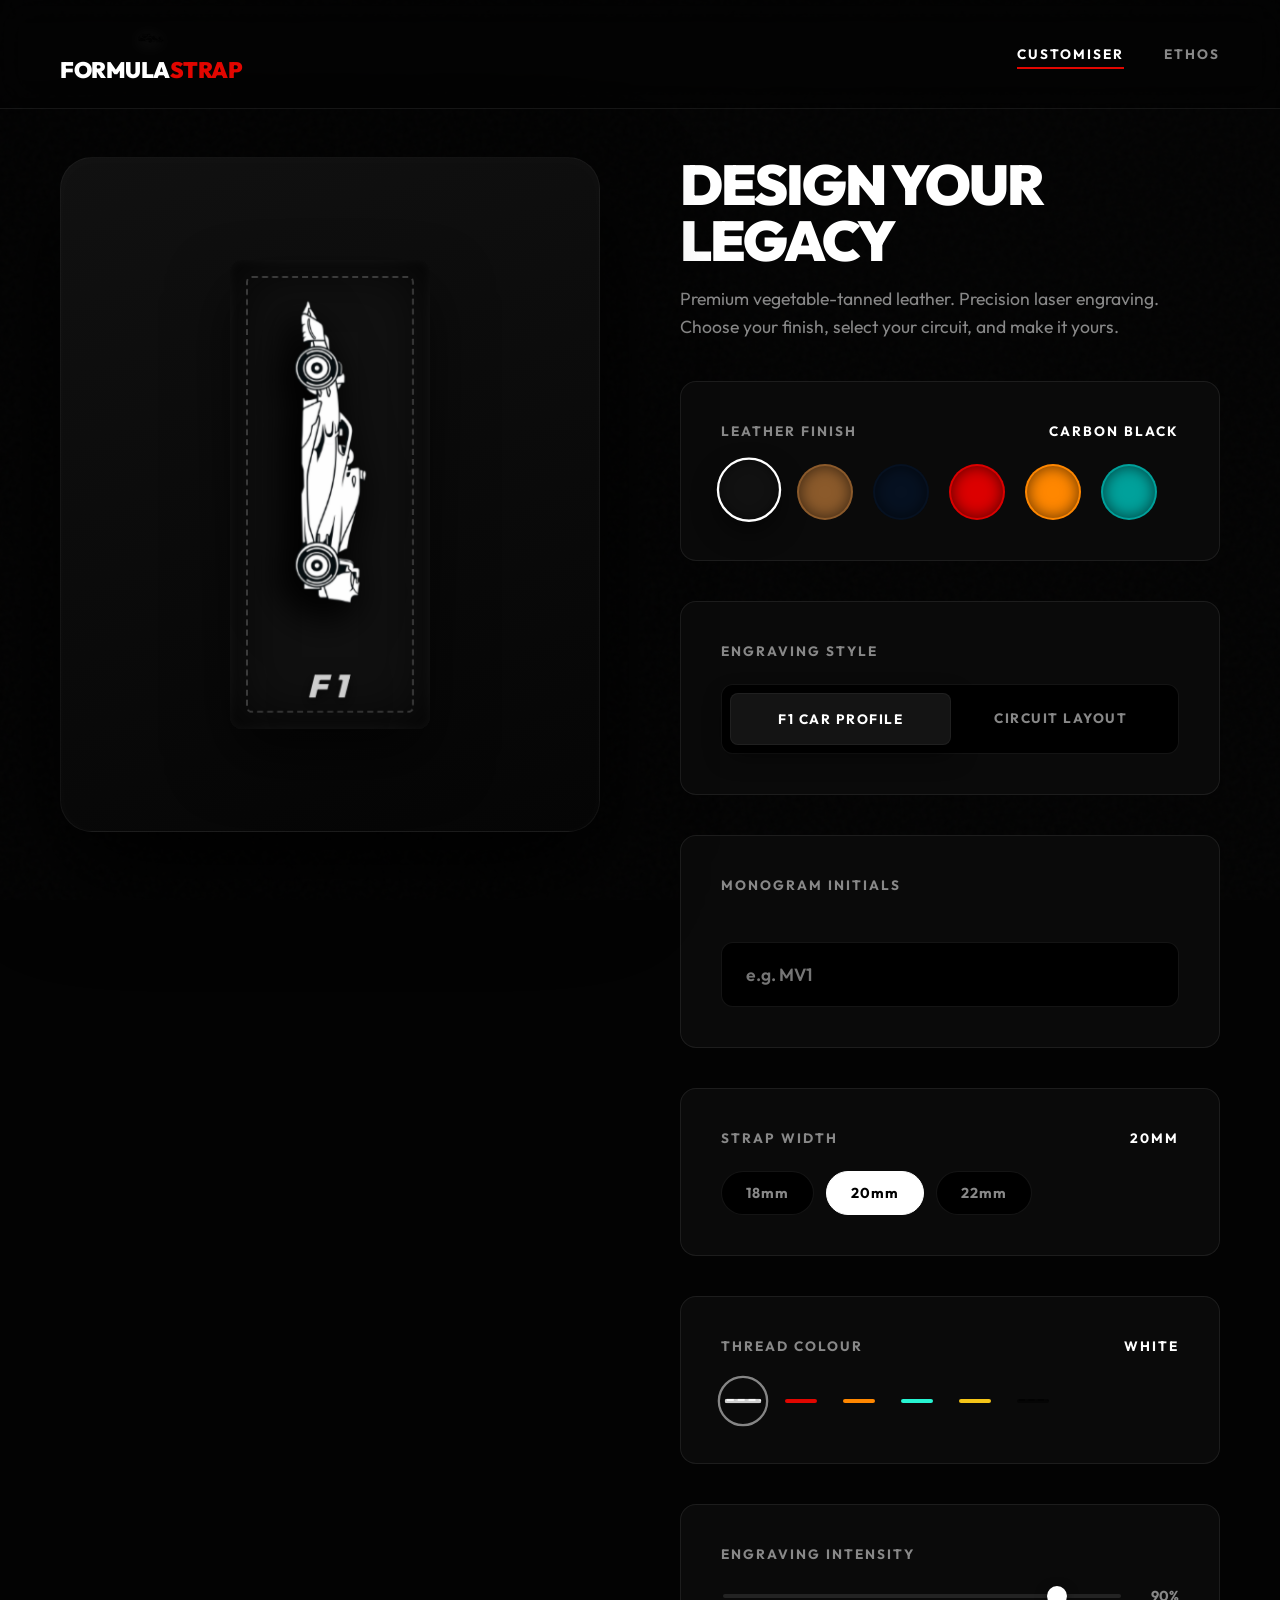
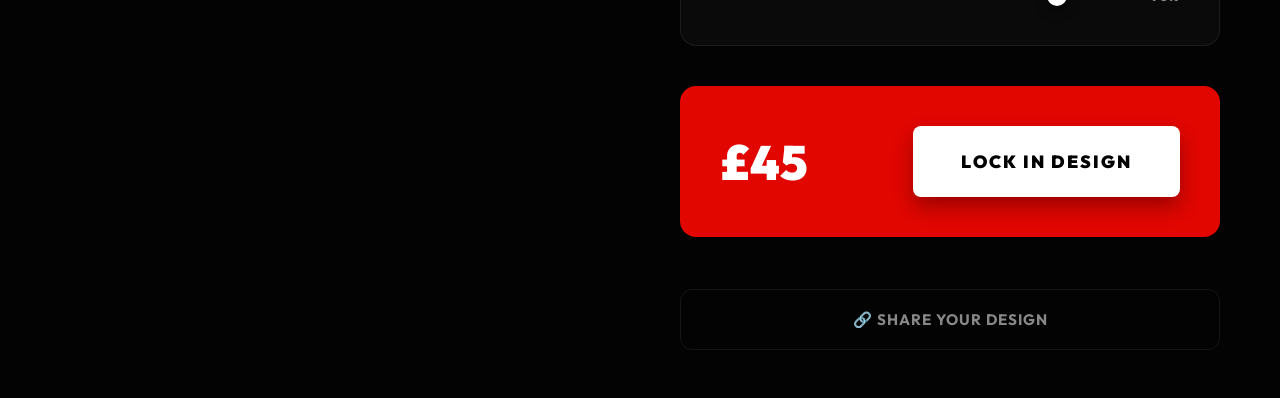
==== design.html @ c0c63c1d "Add files via upload" ====
<!DOCTYPE html>
<html lang="en">
<head>
  <meta charset="UTF-8" />
  <meta name="viewport" content="width=device-width, initial-scale=1.0" />
  <title>Design | Formula Strap</title>
  <link rel="stylesheet" href="style.css">
</head>
<body>

  <nav>
    <a href="index.html" class="logo-wrapper">
      <img src="formula-1-carro-de-corrida-shell-piloto-rac-logo-png_seeklogo-642919.png" alt="Car Logo" class="logo-icon">
      <div class="logo">FORMULA<span>STRAP</span></div>
    </a>
    <div class="nav-links">
      <a href="design.html" class="active">Customiser</a>
      <a href="ethos.html">Ethos</a>
    </div>
  </nav>

  <main class="config-main">
    <!-- LEFT: PREVIEW -->
    <div class="preview-container">
      <div class="strap" id="strap">
        <div class="engraving-container">
          <!-- Car Graphic (Rotated +90deg as requested) -->
          <div id="car-svg-container">
            <img src="image-Picsart-BackgroundRemover.png" alt="F1 Car Silhouette" style="width: 340px; height: auto; transform: rotate(90deg); filter: drop-shadow(10px 15px 15px rgba(0,0,0,0.8));">
          </div>
          
          <!-- Track Graphic -->
          <div id="track-svg-container">
            <img id="track-image" src="RaceCircuitAlbertPark.svg" alt="Circuit Layout" style="width: 150px; height: auto; filter: drop-shadow(0 10px 15px rgba(0,0,0,0.8));">
          </div>

          <div id="strap-initials">F1</div>
        </div>
      </div>
    </div>

    <!-- RIGHT: CONTROLS -->
    <div class="controls-container">
      
      <div class="header-text">
        <h1>Design Your Legacy</h1>
        <p>Premium vegetable-tanned leather. Precision laser engraving. Choose your finish, select your circuit, and make it yours.</p>
      </div>

      <!-- COLOR -->
      <div class="control-group">
        <h3><span>Leather Finish</span> <span class="selection-label" id="color-label">Carbon Black</span></h3>
        <div class="color-grid">
          <div class="swatch active" style="background: #111111;" onclick="setColor('#111111', 'Carbon Black', this)"></div>
          <div class="swatch" style="background: #8b5a2b;" onclick="setColor('#8b5a2b', 'Traditional Heritage Tan', this)"></div>
          <div class="swatch" style="background: #061121;" onclick="setColor('#061121', 'Milton Keynes Blue', this)"></div>
          <div class="swatch" style="background: #dc0000;" onclick="setColor('#dc0000', 'Maranello Red', this)"></div>
          <div class="swatch" style="background: #ff8700;" onclick="setColor('#ff8700', 'Woking Papaya', this)"></div>
          <div class="swatch" style="background: #00a19b;" onclick="setColor('#00a19b', 'Silverstone Green', this)"></div>
        </div>
      </div>

      <!-- ENGRAVING STYLE -->
      <div class="control-group">
        <h3>Engraving Style</h3>
        <div class="toggle-group">
          <div class="toggle-btn active" id="btn-car" onclick="setGraphicType('car')">F1 Car Profile</div>
          <div class="toggle-btn" id="btn-track" onclick="setGraphicType('track')">Circuit Layout</div>
        </div>

        <div id="track-selector-wrapper">
          <select class="input-field" id="track-select" onchange="updateTrack(this.value)">
            <option value="RaceCircuitAlbertPark.svg">Albert Park</option>
            <option value="RaceCircuitAmericas.svg">Circuit of the Americas</option>
            <option value="RaceCircuitAutodromaDiMonza.svg">Autodromo Nazionale Monza</option>
            <option value="RaceCircuitBahrain.svg">Bahrain International Circuit</option>
            <option value="RaceCircuitGillesBaku.svg">Baku City Circuit</option>
            <option value="RaceCircuitMarinaBay.svg">Marina Bay Street Circuit</option>
            <option value="RaceCircuitMonaco.svg">Circuit de Monaco</option>
            <option value="RaceCircuitRedBull.svg">Red Bull Ring</option>
            <option value="RaceCircuitShanghai.svg">Shanghai International Circuit</option>
            <option value="RaceCircuitSpa.svg">Circuit de Spa-Francorchamps</option>
            <option value="RaceCircuitSuzuka.svg">Suzuka International Racing Course</option>
          </select>
        </div>
      </div>

      <!-- INITIALS -->
      <div class="control-group">
        <h3>Monogram Initials</h3>
        <input type="text" class="input-field" maxlength="3" placeholder="e.g. MV1" oninput="updateInitials(this.value)">
      </div>

      <!-- STRAP WIDTH -->
      <div class="control-group">
        <h3><span>Strap Width</span> <span class="selection-label" id="width-label">20mm</span></h3>
        <div class="pill-group">
          <button class="pill" onclick="setWidth('168px', '18mm', this)">18mm</button>
          <button class="pill active" onclick="setWidth('200px', '20mm', this)">20mm</button>
          <button class="pill" onclick="setWidth('232px', '22mm', this)">22mm</button>
        </div>
      </div>

      <!-- STITCH COLOUR -->
      <div class="control-group">
        <h3><span>Thread Colour</span> <span class="selection-label" id="stitch-label">White</span></h3>
        <div class="stitch-grid">
          <div class="stitch-swatch active" style="color: rgba(255,255,255,0.8);" onclick="setStitch('rgba(255,255,255,0.8)', 'White', this)"></div>
          <div class="stitch-swatch" style="color: #e10600;" onclick="setStitch('#e10600', 'Racing Red', this)"></div>
          <div class="stitch-swatch" style="color: #ff8700;" onclick="setStitch('#ff8700', 'Papaya Orange', this)"></div>
          <div class="stitch-swatch" style="color: #27f4d2;" onclick="setStitch('#27f4d2', 'Brackley Teal', this)"></div>
          <div class="stitch-swatch" style="color: #f5c518;" onclick="setStitch('#f5c518', 'Gold', this)"></div>
          <div class="stitch-swatch" style="color: rgba(0,0,0,0.5);" onclick="setStitch('rgba(0,0,0,0.5)', 'Black', this)" style="background: rgba(255,255,255,0.05);"></div>
        </div>
      </div>

      <!-- ENGRAVING INTENSITY -->
      <div class="control-group">
        <h3>Engraving Intensity</h3>
        <div class="range-wrap">
          <input type="range" min="30" max="100" value="90" id="intensity-range" oninput="setIntensity(this.value)">
          <span class="range-label" id="intensity-label">90%</span>
        </div>
      </div>

      <!-- CHECKOUT -->
      <div class="checkout-area">
        <div class="price">£45</div>
        <button class="checkout-btn">Lock In Design</button>
      </div>
      <button class="share-btn" onclick="shareDesign()">
        &#128279; Share Your Design
      </button>

    </div>
  </main>

  <div class="toast" id="toast"></div>
  <script src="main.js"></script>
</body>
</html>
---- style.css ----
@import url('https://fonts.googleapis.com/css2?family=Outfit:wght@300;400;600;800;900&display=swap');

:root {
  --bg: #030303;
  --surface: #0a0a0a;
  --surface-hover: #141414;
  --surface-border: rgba(255, 255, 255, 0.08);
  --text: #ffffff;
  --text-muted: #888888;
  --accent: #e10600;
  --accent-glow: rgba(225, 6, 0, 0.4);
  --radius: 16px;
  --transition: all 0.4s cubic-bezier(0.16, 1, 0.3, 1);
  --stitch-color: rgba(255, 255, 255, 0.2);
  --strap-width: 200px;
}

* { box-sizing: border-box; }

body {
  margin: 0;
  font-family: 'Outfit', sans-serif;
  background-color: var(--bg);
  color: var(--text);
  min-height: 100vh;
  display: flex;
  flex-direction: column;
  overflow-x: hidden;
}

/* Background Noise Texture */
body::before {
  content: '';
  position: fixed; inset: 0; z-index: -1;
  background-image: url("data:image/svg+xml,%3Csvg viewBox='0 0 200 200' xmlns='http://www.w3.org/2000/svg'%3E%3Cfilter id='noiseFilter'%3E%3CfeTurbulence type='fractalNoise' baseFrequency='0.8' numOctaves='3' stitchTiles='stitch'/%3E%3C/filter%3E%3Crect width='100%25' height='100%25' filter='url(%23noiseFilter)' opacity='0.02'/%3E%3C/svg%3E");
  pointer-events: none;
}

/* --- NAVIGATION --- */
nav {
  display: flex;
  justify-content: space-between;
  align-items: center;
  padding: 24px 60px;
  border-bottom: 1px solid var(--surface-border);
  background: rgba(3, 3, 3, 0.7);
  backdrop-filter: blur(20px);
  -webkit-backdrop-filter: blur(20px);
  position: sticky;
  top: 0;
  z-index: 100;
}

.logo-wrapper {
  text-decoration: none;
  color: inherit;
  display: flex;
  flex-direction: column;
  align-items: center;
  justify-content: center;
  gap: 4px;
  transition: var(--transition);
}

.logo-wrapper:hover {
  transform: scale(1.05);
}

.logo-icon {
  height: 28px;
  width: auto;
  filter: drop-shadow(0 2px 8px rgba(255, 255, 255, 0.2));
}

.logo {
  font-weight: 900;
  font-size: 1.4rem;
  letter-spacing: -0.5px;
  text-transform: uppercase;
}

.logo span { color: var(--accent); }

.nav-links {
  display: flex;
  gap: 40px;
  font-size: 0.85rem;
  font-weight: 700;
  text-transform: uppercase;
  letter-spacing: 2px;
}

.nav-links a {
  color: var(--text-muted);
  text-decoration: none;
  transition: var(--transition);
  position: relative;
}

.nav-links a::after {
  content: '';
  position: absolute;
  bottom: -6px;
  left: 0;
  width: 100%;
  height: 2px;
  background: var(--accent);
  transform: scaleX(0);
  transition: transform 0.3s ease;
  transform-origin: right;
}

.nav-links a:hover { color: var(--text); }
.nav-links a:hover::after, .nav-links a.active::after {
  transform: scaleX(1);
  transform-origin: left;
}
.nav-links a.active { color: var(--text); }


/* --- BUTTONS --- */
.btn {
  display: inline-flex;
  align-items: center;
  justify-content: center;
  padding: 20px 48px;
  border-radius: 8px;
  font-family: 'Outfit', sans-serif;
  font-size: 1.1rem;
  font-weight: 800;
  text-transform: uppercase;
  letter-spacing: 2px;
  text-decoration: none;
  cursor: pointer;
  transition: var(--transition);
  border: none;
  position: relative;
  overflow: hidden;
}

.btn-primary {
  background: var(--text);
  color: #000;
  box-shadow: 0 10px 30px rgba(255, 255, 255, 0.1);
}

.btn-primary:hover {
  background: var(--accent);
  color: #fff;
  transform: translateY(-4px);
  box-shadow: 0 15px 40px var(--accent-glow);
}

.btn-outline {
  background: transparent;
  color: var(--text);
  border: 1px solid var(--surface-border);
}

.btn-outline:hover {
  background: rgba(255, 255, 255, 0.05);
  border-color: rgba(255, 255, 255, 0.2);
}


/* --- HOME PAGE HERO --- */
.hero {
  flex: 1;
  display: flex;
  flex-direction: column;
  align-items: center;
  justify-content: center;
  text-align: center;
  padding: 100px 24px;
  position: relative;
}

.hero-glow {
  position: absolute;
  width: 600px;
  height: 600px;
  background: radial-gradient(circle, rgba(225, 6, 0, 0.15) 0%, transparent 70%);
  top: 50%;
  left: 50%;
  transform: translate(-50%, -50%);
  z-index: -1;
  pointer-events: none;
}

.hero-subtitle {
  color: var(--accent);
  font-weight: 800;
  text-transform: uppercase;
  letter-spacing: 4px;
  margin-bottom: 24px;
  font-size: 0.9rem;
}

.hero h1 {
  font-size: clamp(4rem, 8vw, 8rem);
  font-weight: 900;
  line-height: 0.9;
  margin: 0 0 32px;
  text-transform: uppercase;
  letter-spacing: -3px;
  text-shadow: 0 20px 40px rgba(0,0,0,0.8);
}

.hero p {
  font-size: 1.25rem;
  color: var(--text-muted);
  max-width: 600px;
  margin: 0 auto 48px;
  line-height: 1.6;
}

.hero-actions {
  display: flex;
  gap: 24px;
  justify-content: center;
}


/* --- CONFIGURATOR (DESIGN PAGE) --- */
.config-main {
  flex: 1;
  display: grid;
  grid-template-columns: 1fr 1fr;
  max-width: 1600px;
  margin: 0 auto;
  width: 100%;
  padding: 48px 60px;
  gap: 80px;
  align-items: start;
}

.preview-container {
  position: sticky;
  top: 120px;
  height: 75vh;
  min-height: 600px;
  border-radius: 32px;
  padding: 24px;
  background: linear-gradient(160deg, #111111, #050505);
  border: 1px solid rgba(255,255,255,0.05);
  box-shadow: 0 40px 100px rgba(0,0,0,0.9), inset 0 2px 20px rgba(255,255,255,0.02);
  display: flex;
  align-items: center;
  justify-content: center;
  perspective: 1200px;
}

.strap {
  width: var(--strap-width);
  height: 75%;
  max-height: 500px;
  background-color: #111111;
  border-radius: 12px;
  position: relative;
  transition: background-color 0.5s ease, transform 0.1s ease-out;
  box-shadow: 
    inset 0 0 60px rgba(0,0,0,0.9),
    inset 0 0 10px rgba(255,255,255,0.1),
    0 30px 60px rgba(0,0,0,0.6);
  display: flex;
  flex-direction: column;
  align-items: center;
  justify-content: center;
  gap: 40px;
  transform-style: preserve-3d;
}

.strap::before {
  content: '';
  position: absolute; inset: 0;
  background-image: url("https://www.transparenttextures.com/patterns/leather.png");
  opacity: 0.5;
  mix-blend-mode: multiply;
  pointer-events: none;
  border-radius: 12px;
}

.strap::after {
  content: '';
  position: absolute; top: 16px; bottom: 16px; left: 16px; right: 16px;
  border: 2px dashed var(--stitch-color);
  border-radius: 6px;
  pointer-events: none;
  transform: translateZ(20px);
}

.engraving-container {
  z-index: 2;
  display: flex;
  flex-direction: column;
  align-items: center;
  justify-content: center;
  color: rgba(255, 255, 255, 0.9);
  filter: drop-shadow(0 10px 20px rgba(0,0,0,0.8));
  transform: translateZ(60px);
}

#car-svg-container, #track-svg-container {
  width: 100%;
  display: flex;
  justify-content: center;
}

#track-svg-container { display: none; }
#track-image { width: 170px; height: auto; filter: drop-shadow(0 15px 10px rgba(0,0,0,0.8)); }

#strap-initials {
  font-size: 2rem;
  font-weight: 900;
  letter-spacing: 6px;
  text-transform: uppercase;
  margin-top: 40px;
  font-style: italic;
  color: rgba(255,255,255,0.8);
  text-shadow: 0 5px 10px rgba(0,0,0,0.5);
}

/* Controls */
.controls-container {
  display: flex;
  flex-direction: column;
  gap: 40px;
}

.header-text h1 {
  font-size: 3.5rem;
  font-weight: 900;
  line-height: 1;
  margin: 0 0 16px;
  text-transform: uppercase;
  letter-spacing: -2px;
}

.header-text p {
  font-size: 1.1rem;
  color: var(--text-muted);
  margin: 0;
  max-width: 500px;
  line-height: 1.6;
}

.control-group {
  background: var(--surface);
  border: 1px solid var(--surface-border);
  border-radius: var(--radius);
  padding: 40px;
  transition: var(--transition);
}

.control-group:hover {
  background: var(--surface-hover);
  border-color: rgba(255,255,255,0.15);
}

.control-group h3 {
  margin: 0 0 24px;
  font-size: 0.85rem;
  text-transform: uppercase;
  letter-spacing: 2px;
  color: var(--text-muted);
  display: flex;
  justify-content: space-between;
}

.selection-label { color: var(--text); font-weight: 700; }

.color-grid {
  display: flex;
  flex-wrap: wrap;
  gap: 20px;
}

.swatch {
  width: 56px; height: 56px;
  border-radius: 50%;
  cursor: pointer;
  position: relative;
  border: 2px solid transparent;
  transition: var(--transition);
  box-shadow: inset 0 0 15px rgba(0,0,0,0.6);
}

.swatch:hover { transform: translateY(-4px); }
.swatch.active {
  border-color: #fff;
  transform: scale(1.15) translateY(-2px);
  box-shadow: 0 10px 20px rgba(0,0,0,0.5), inset 0 0 10px rgba(0,0,0,0.5);
}

.toggle-group {
  display: flex;
  background: #000;
  padding: 8px;
  border-radius: 12px;
  border: 1px solid var(--surface-border);
}

.toggle-btn {
  flex: 1;
  padding: 16px 20px;
  text-align: center;
  cursor: pointer;
  font-weight: 700;
  text-transform: uppercase;
  letter-spacing: 1.5px;
  font-size: 0.85rem;
  border-radius: 8px;
  color: var(--text-muted);
  transition: var(--transition);
}

.toggle-btn.active {
  background: var(--surface-hover);
  color: var(--text);
  box-shadow: 0 8px 24px rgba(0,0,0,0.6);
  border: 1px solid rgba(255,255,255,0.05);
}

.input-field {
  width: 100%;
  background: #000;
  border: 1px solid var(--surface-border);
  color: var(--text);
  padding: 20px 24px;
  border-radius: 12px;
  font-family: inherit;
  font-size: 1.1rem;
  font-weight: 600;
  outline: none;
  transition: var(--transition);
  margin-top: 24px;
}

.input-field:focus {
  border-color: rgba(255,255,255,0.4);
  background: #050505;
}

select.input-field {
  appearance: none;
  cursor: pointer;
  background-image: url("data:image/svg+xml,%3Csvg xmlns='http://www.w3.org/2000/svg' width='24' height='24' fill='none' stroke='white' stroke-width='2' stroke-linecap='round' stroke-linejoin='round'%3E%3Cpolyline points='6 9 12 15 18 9'%3E%3C/polyline%3E%3C/svg%3E");
  background-repeat: no-repeat;
  background-position: right 24px center;
}

#track-selector-wrapper { display: none; }

.checkout-area {
  display: flex;
  align-items: center;
  justify-content: space-between;
  padding: 40px;
  background: var(--accent);
  border-radius: var(--radius);
  position: relative;
  overflow: hidden;
}

.checkout-area::before {
  content: '';
  position: absolute;
  top: 0; left: 0; width: 100%; height: 100%;
  background: linear-gradient(45deg, transparent, rgba(255,255,255,0.2), transparent);
  transform: translateX(-100%);
  transition: transform 0.6s ease;
}

.checkout-area:hover::before {
  transform: translateX(100%);
}

.price {
  font-size: 3rem;
  font-weight: 900;
  color: #fff;
}

.checkout-btn {
  background: #fff;
  color: #000;
  border: none;
  padding: 24px 48px;
  border-radius: 8px;
  font-family: inherit;
  font-size: 1.1rem;
  font-weight: 900;
  text-transform: uppercase;
  letter-spacing: 2px;
  cursor: pointer;
  transition: var(--transition);
  box-shadow: 0 10px 20px rgba(0,0,0,0.3);
}

.checkout-btn:hover {
  transform: scale(1.05);
  box-shadow: 0 15px 30px rgba(0,0,0,0.4);
}

/* --- ETHOS PAGE --- */
.ethos-main {
  max-width: 1000px;
  margin: 0 auto;
  padding: 100px 24px;
}

.ethos-title {
  font-size: 5rem;
  text-transform: uppercase;
  font-weight: 900;
  margin-bottom: 60px;
  text-align: center;
}

.ethos-content {
  font-size: 1.5rem;
  line-height: 1.8;
  color: var(--text-muted);
}

.ethos-content p {
  margin-bottom: 40px;
}

.ethos-content strong {
  color: var(--text);
}

@media (max-width: 1200px) {
  .config-main { grid-template-columns: 1fr; }
  .preview-container { position: relative; top: 0; height: 500px; }
  .strap { transform: rotate(90deg); width: 100%; height: 200px; flex-direction: row; }
  #strap-initials { margin-top: 0; margin-left: 40px; }
}

/* --- PILL SELECTOR (Strap Width) --- */
.pill-group {
  display: flex;
  gap: 12px;
  flex-wrap: wrap;
}

.pill {
  padding: 12px 24px;
  border-radius: 99px;
  background: #000;
  border: 1px solid var(--surface-border);
  color: var(--text-muted);
  font-family: inherit;
  font-size: 0.9rem;
  font-weight: 700;
  cursor: pointer;
  transition: var(--transition);
  letter-spacing: 1px;
}

.pill:hover {
  border-color: rgba(255,255,255,0.3);
  color: var(--text);
}

.pill.active {
  background: var(--text);
  color: #000;
  border-color: var(--text);
}

/* --- STITCH SWATCHES --- */
.stitch-grid {
  display: flex;
  gap: 14px;
  flex-wrap: wrap;
}

.stitch-swatch {
  width: 44px;
  height: 44px;
  border-radius: 50%;
  cursor: pointer;
  border: 2px solid transparent;
  transition: var(--transition);
  position: relative;
  display: flex;
  align-items: center;
  justify-content: center;
}

.stitch-swatch::before {
  content: '';
  width: 32px;
  height: 2px;
  background: currentColor;
  border-radius: 99px;
  border-top: 2px dashed currentColor;
  display: block;
  position: absolute;
}

.stitch-swatch:hover { transform: scale(1.15); }
.stitch-swatch.active {
  border-color: rgba(255,255,255,0.5);
  transform: scale(1.15);
}

/* --- RANGE SLIDER --- */
.range-wrap {
  display: flex;
  align-items: center;
  gap: 20px;
}

.range-wrap input[type=range] {
  flex: 1;
  -webkit-appearance: none;
  height: 4px;
  border-radius: 99px;
  background: rgba(255,255,255,0.1);
  outline: none;
  cursor: pointer;
}

.range-wrap input[type=range]::-webkit-slider-thumb {
  -webkit-appearance: none;
  width: 20px;
  height: 20px;
  border-radius: 50%;
  background: #fff;
  cursor: pointer;
  box-shadow: 0 4px 12px rgba(0,0,0,0.5);
  transition: var(--transition);
}

.range-wrap input[type=range]::-webkit-slider-thumb:hover {
  background: var(--accent);
  transform: scale(1.2);
}

.range-label {
  font-size: 0.9rem;
  font-weight: 700;
  color: var(--text-muted);
  min-width: 36px;
  text-align: right;
}

/* --- TOAST --- */
.toast {
  position: fixed;
  bottom: 32px;
  left: 50%;
  transform: translateX(-50%) translateY(20px);
  background: #fff;
  color: #000;
  padding: 16px 32px;
  border-radius: 99px;
  font-weight: 700;
  font-size: 0.95rem;
  letter-spacing: 0.5px;
  opacity: 0;
  pointer-events: none;
  transition: all 0.4s cubic-bezier(0.16, 1, 0.3, 1);
  z-index: 999;
  white-space: nowrap;
  box-shadow: 0 20px 40px rgba(0,0,0,0.5);
}

.toast.show {
  opacity: 1;
  transform: translateX(-50%) translateY(0);
}

/* --- SHARE BUTTON --- */
.share-btn {
  display: flex;
  align-items: center;
  justify-content: center;
  gap: 10px;
  width: 100%;
  padding: 20px;
  border-radius: 12px;
  background: transparent;
  border: 1px solid var(--surface-border);
  color: var(--text-muted);
  font-family: inherit;
  font-size: 0.95rem;
  font-weight: 700;
  text-transform: uppercase;
  letter-spacing: 1px;
  cursor: pointer;
  transition: var(--transition);
  margin-top: 12px;
}

.share-btn:hover {
  border-color: rgba(255,255,255,0.3);
  color: var(--text);
  background: rgba(255,255,255,0.03);
}

@media (max-width: 768px) {
  nav { padding: 20px; flex-direction: column; gap: 20px; }
  .hero h1 { font-size: 3rem; }
  .hero-actions { flex-direction: column; }
  .checkout-area { flex-direction: column; gap: 24px; text-align: center; }
  .checkout-btn { width: 100%; }
}
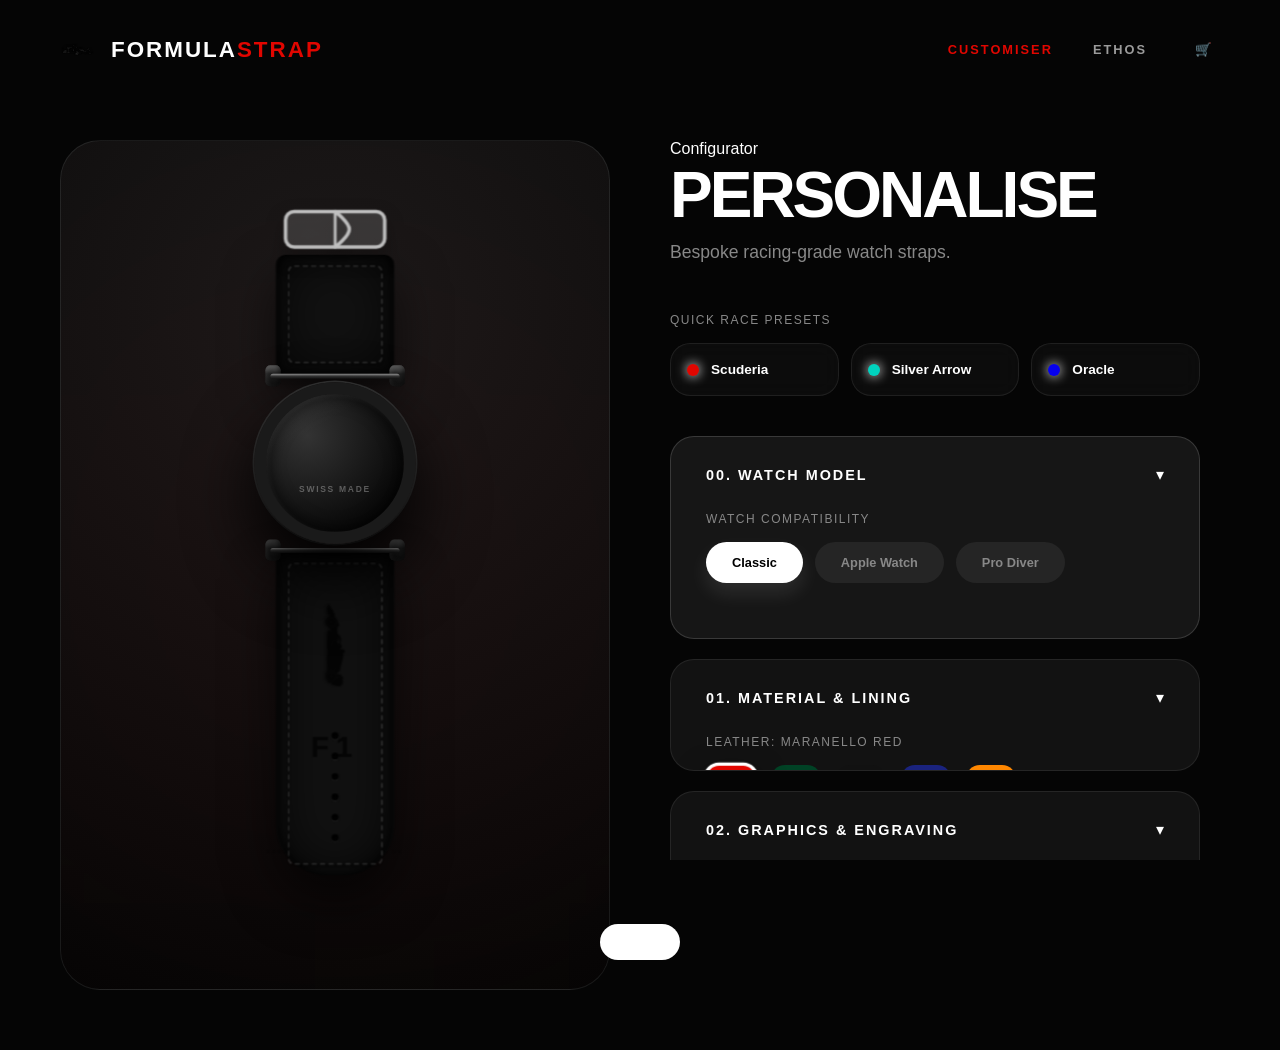
==== commit 8fb61483: "Add files via upload" ====
--- a/design.html
+++ b/design.html
@@ -16,26 +16,74 @@
     <div class="nav-links">
       <a href="design.html" class="active">Customiser</a>
       <a href="ethos.html">Ethos</a>
+      <button class="basket-trigger" onclick="toggleBasket()">
+        <span class="basket-icon">&#128722;</span>
+        <span class="basket-count">0</span>
+      </button>
     </div>
   </nav>
+
+  <!-- Basket Drawer -->
+  <div class="basket-drawer" id="basket-drawer">
+    <div class="basket-header">
+      <h3>Your Basket</h3>
+      <button class="drawer-close" onclick="toggleBasket(false)">&times;</button>
+    </div>
+    <div class="basket-items" id="basket-items"></div>
+    <div class="basket-footer" id="basket-footer">
+      <div class="subtotal"><span>Subtotal</span><span id="basket-subtotal">£0.00</span></div>
+      <button class="btn-primary" style="width: 100%; margin-top: 20px;" onclick="toast('Redirecting to checkout...')">Checkout Now</button>
+    </div>
+  </div>
+
+  <div class="design-progress">
+    <div class="progress-fill" id="progress-fill"></div>
+  </div>
 
   <main class="config-main">
     <!-- LEFT: PREVIEW -->
     <div class="preview-container">
-      <div class="strap" id="strap">
-        <div class="engraving-container">
-          <!-- Car Graphic (Rotated +90deg as requested) -->
-          <div id="car-svg-container">
-            <img src="image-Picsart-BackgroundRemover.png" alt="F1 Car Silhouette" style="width: 340px; height: auto; transform: rotate(90deg); filter: drop-shadow(10px 15px 15px rgba(0,0,0,0.8));">
-          </div>
+      <div class="studio-glow"></div>
+      
+      <div class="watch-assembly" id="watch-assembly">
+        
+        <!-- 12 O'Clock Strap (Top) -->
+        <div class="strap strap-top grained" id="strap-top">
+          <div class="clasp-container" id="clasp-container"></div>
+          <div class="strap-stitching"></div>
+        </div>
+
+        <!-- Watch Head -->
+        <div class="watch-head classic" id="watch-head">
+          <div class="watch-lugs top-lugs"><div class="lug"></div><div class="lug"></div><div class="spring-bar"></div></div>
+          <div class="watch-face-placeholder" id="watch-face">
+            <div class="watch-screen">SWISS MADE</div>
+          </div>
+          <div class="watch-lugs bottom-lugs"><div class="lug"></div><div class="lug"></div><div class="spring-bar"></div></div>
+        </div>
+
+        <!-- 6 O'Clock Strap (Bottom) -->
+        <div class="strap strap-bottom grained" id="strap-bottom">
+          <div class="strap-lining" id="strap-lining"></div>
+          <div class="strap-stitching"></div>
           
-          <!-- Track Graphic -->
-          <div id="track-svg-container">
-            <img id="track-image" src="RaceCircuitAlbertPark.svg" alt="Circuit Layout" style="width: 150px; height: auto; filter: drop-shadow(0 10px 15px rgba(0,0,0,0.8));">
-          </div>
-
-          <div id="strap-initials">F1</div>
-        </div>
+          <div class="qr-indicators" id="qr-indicators" style="display:none;">
+            <div class="qr-dot" style="top: 14px;"></div>
+          </div>
+
+          <!-- Engraving Layer -->
+          <div class="engraving-container">
+            <div id="car-svg-container"><img src="image-Picsart-BackgroundRemover.png" alt="F1 Car Silhouette"></div>
+            <div id="track-svg-container" style="display:none;"><img id="track-image" src="RaceCircuitAlbertPark.svg" alt="Circuit Layout"></div>
+            <div id="strap-initials">F1</div>
+          </div>
+
+          <!-- Holes -->
+          <div class="strap-holes">
+            <div class="hole"></div><div class="hole"></div><div class="hole"></div><div class="hole"></div><div class="hole"></div><div class="hole"></div>
+          </div>
+        </div>
+
       </div>
     </div>
 
@@ -43,97 +91,192 @@
     <div class="controls-container">
       
       <div class="header-text">
-        <h1>Design Your Legacy</h1>
-        <p>Premium vegetable-tanned leather. Precision laser engraving. Choose your finish, select your circuit, and make it yours.</p>
-      </div>
-
-      <!-- COLOR -->
-      <div class="control-group">
-        <h3><span>Leather Finish</span> <span class="selection-label" id="color-label">Carbon Black</span></h3>
-        <div class="color-grid">
-          <div class="swatch active" style="background: #111111;" onclick="setColor('#111111', 'Carbon Black', this)"></div>
-          <div class="swatch" style="background: #8b5a2b;" onclick="setColor('#8b5a2b', 'Traditional Heritage Tan', this)"></div>
-          <div class="swatch" style="background: #061121;" onclick="setColor('#061121', 'Milton Keynes Blue', this)"></div>
-          <div class="swatch" style="background: #dc0000;" onclick="setColor('#dc0000', 'Maranello Red', this)"></div>
-          <div class="swatch" style="background: #ff8700;" onclick="setColor('#ff8700', 'Woking Papaya', this)"></div>
-          <div class="swatch" style="background: #00a19b;" onclick="setColor('#00a19b', 'Silverstone Green', this)"></div>
-        </div>
-      </div>
-
-      <!-- ENGRAVING STYLE -->
-      <div class="control-group">
-        <h3>Engraving Style</h3>
-        <div class="toggle-group">
-          <div class="toggle-btn active" id="btn-car" onclick="setGraphicType('car')">F1 Car Profile</div>
-          <div class="toggle-btn" id="btn-track" onclick="setGraphicType('track')">Circuit Layout</div>
-        </div>
-
-        <div id="track-selector-wrapper">
-          <select class="input-field" id="track-select" onchange="updateTrack(this.value)">
-            <option value="RaceCircuitAlbertPark.svg">Albert Park</option>
-            <option value="RaceCircuitAmericas.svg">Circuit of the Americas</option>
-            <option value="RaceCircuitAutodromaDiMonza.svg">Autodromo Nazionale Monza</option>
-            <option value="RaceCircuitBahrain.svg">Bahrain International Circuit</option>
-            <option value="RaceCircuitGillesBaku.svg">Baku City Circuit</option>
-            <option value="RaceCircuitMarinaBay.svg">Marina Bay Street Circuit</option>
-            <option value="RaceCircuitMonaco.svg">Circuit de Monaco</option>
-            <option value="RaceCircuitRedBull.svg">Red Bull Ring</option>
-            <option value="RaceCircuitShanghai.svg">Shanghai International Circuit</option>
-            <option value="RaceCircuitSpa.svg">Circuit de Spa-Francorchamps</option>
-            <option value="RaceCircuitSuzuka.svg">Suzuka International Racing Course</option>
-          </select>
-        </div>
-      </div>
-
-      <!-- INITIALS -->
-      <div class="control-group">
-        <h3>Monogram Initials</h3>
-        <input type="text" class="input-field" maxlength="3" placeholder="e.g. MV1" oninput="updateInitials(this.value)">
-      </div>
-
-      <!-- STRAP WIDTH -->
-      <div class="control-group">
-        <h3><span>Strap Width</span> <span class="selection-label" id="width-label">20mm</span></h3>
-        <div class="pill-group">
-          <button class="pill" onclick="setWidth('168px', '18mm', this)">18mm</button>
-          <button class="pill active" onclick="setWidth('200px', '20mm', this)">20mm</button>
-          <button class="pill" onclick="setWidth('232px', '22mm', this)">22mm</button>
-        </div>
-      </div>
-
-      <!-- STITCH COLOUR -->
-      <div class="control-group">
-        <h3><span>Thread Colour</span> <span class="selection-label" id="stitch-label">White</span></h3>
-        <div class="stitch-grid">
-          <div class="stitch-swatch active" style="color: rgba(255,255,255,0.8);" onclick="setStitch('rgba(255,255,255,0.8)', 'White', this)"></div>
-          <div class="stitch-swatch" style="color: #e10600;" onclick="setStitch('#e10600', 'Racing Red', this)"></div>
-          <div class="stitch-swatch" style="color: #ff8700;" onclick="setStitch('#ff8700', 'Papaya Orange', this)"></div>
-          <div class="stitch-swatch" style="color: #27f4d2;" onclick="setStitch('#27f4d2', 'Brackley Teal', this)"></div>
-          <div class="stitch-swatch" style="color: #f5c518;" onclick="setStitch('#f5c518', 'Gold', this)"></div>
-          <div class="stitch-swatch" style="color: rgba(0,0,0,0.5);" onclick="setStitch('rgba(0,0,0,0.5)', 'Black', this)" style="background: rgba(255,255,255,0.05);"></div>
-        </div>
-      </div>
-
-      <!-- ENGRAVING INTENSITY -->
-      <div class="control-group">
-        <h3>Engraving Intensity</h3>
-        <div class="range-wrap">
-          <input type="range" min="30" max="100" value="90" id="intensity-range" oninput="setIntensity(this.value)">
-          <span class="range-label" id="intensity-label">90%</span>
-        </div>
+        <div class="section-eyebrow">Configurator</div>
+        <h1>Personalise</h1>
+        <p>Bespoke racing-grade watch straps.</p>
+      </div>
+
+      <div class="presets-section" style="margin-bottom: 40px;">
+        <label class="config-label">Quick Race Presets</label>
+        <div class="preset-grid">
+          <button class="preset-card" onclick="applyPreset('ferrari')">
+            <div class="preset-dot" style="background: #e10600;"></div><span>Scuderia</span>
+          </button>
+          <button class="preset-card" onclick="applyPreset('mercedes')">
+            <div class="preset-dot" style="background: #00d2be;"></div><span>Silver Arrow</span>
+          </button>
+          <button class="preset-card" onclick="applyPreset('redbull')">
+            <div class="preset-dot" style="background: #0600ef;"></div><span>Oracle</span>
+          </button>
+        </div>
+      </div>
+
+      <div class="accordion">
+        
+        <div class="accordion-item active">
+          <div class="accordion-header" onclick="toggleAccordion(this)">
+            <h3>00. Watch Model</h3><span class="chevron">&#9662;</span>
+          </div>
+          <div class="accordion-content">
+            <div class="control-group-inner">
+              <label class="config-label">Watch Compatibility</label>
+              <div class="pill-group">
+                <button class="pill active" onclick="setWatchType('classic', 'Classic Round', this)">Classic</button>
+                <button class="pill" onclick="setWatchType('apple', 'Apple Watch', this)">Apple Watch</button>
+                <button class="pill" onclick="setWatchType('diver', 'Pro Diver', this)">Pro Diver</button>
+              </div>
+            </div>
+          </div>
+        </div>
+
+        <div class="accordion-item">
+          <div class="accordion-header" onclick="toggleAccordion(this)">
+            <h3>01. Material & Lining</h3><span class="chevron">&#9662;</span>
+          </div>
+          <div class="accordion-content">
+            <div class="control-group-inner">
+              <label class="config-label">Leather: <span id="color-label">Maranello Red</span></label>
+              <div class="color-grid">
+                <div class="swatch active" style="background: #e10600;" onclick="setColor('#e10600', 'Maranello Red', this)"></div>
+                <div class="swatch" style="background: #004225;" onclick="setColor('#004225', 'Racing Green', this)"></div>
+                <div class="swatch" style="background: #111;" onclick="setColor('#000000', 'Stealth Black', this)"></div>
+                <div class="swatch" style="background: #1a237e;" onclick="setColor('#1a237e', 'Alpine Blue', this)"></div>
+                <div class="swatch" style="background: #ff8700;" onclick="setColor('#ff8700', 'Papaya', this)"></div>
+              </div>
+
+              <label class="config-label" style="margin-top: 24px;">Texture</label>
+              <div class="pill-group">
+                <button class="pill active" onclick="setTexture('grained', 'Full Grain', this)">Grained</button>
+                <button class="pill" onclick="setTexture('carbon', 'Carbon Fiber', this)">Carbon</button>
+                <button class="pill" onclick="setTexture('suede', 'Alcantara', this)">Suede</button>
+              </div>
+
+              <label class="config-label" style="margin-top: 24px;">Lining: <span id="lining-label">Beige Nappa</span></label>
+              <div class="color-grid">
+                <div class="swatch active" style="background: #e5d3b3;" onclick="setLining('#e5d3b3', 'Beige Nappa', this)"></div>
+                <div class="swatch" style="background: #8b4513;" onclick="setLining('#8b4513', 'Saddle Brown', this)"></div>
+                <div class="swatch" style="background: #e10600;" onclick="setLining('#e10600', 'Racing Red', this)"></div>
+              </div>
+
+              <label class="config-label" style="margin-top: 24px;">Thread Stitching</label>
+              <div class="pill-group">
+                <button class="pill active" onclick="setStitch('rgba(255,255,255,0.15)', 'Tonal', this)">Tonal</button>
+                <button class="pill" onclick="setStitch('#e10600', 'Racing Red', this)">Racing Red</button>
+                <button class="pill" onclick="setStitch('#ff8700', 'Papaya', this)">Papaya</button>
+                <button class="pill" onclick="setStitch('#ffffff', 'Contrast White', this)">Contrast White</button>
+              </div>
+            </div>
+          </div>
+        </div>
+
+        <div class="accordion-item">
+          <div class="accordion-header" onclick="toggleAccordion(this)">
+            <h3>02. Graphics & Engraving</h3><span class="chevron">&#9662;</span>
+          </div>
+          <div class="accordion-content">
+            <div class="control-group-inner">
+              <div class="toggle-group">
+                <button id="btn-car" class="pill active" onclick="setGraphicType('car')">F1 Silhouette</button>
+                <button id="btn-track" class="pill" onclick="setGraphicType('track')">Race Circuit</button>
+              </div>
+              <div id="track-selector-wrapper" style="display:none; margin-top: 24px;">
+                <select id="track-select" class="input-field" onchange="updateTrack(this.value)">
+                  <option value="RaceCircuitAutodromaDiMonza.svg">Monza</option>
+                  <option value="RaceCircuitMonaco.svg">Monaco</option>
+                  <option value="RaceCircuitSpa.svg">Spa-Francorchamps</option>
+                </select>
+              </div>
+            </div>
+          </div>
+        </div>
+
+        <div class="accordion-item">
+          <div class="accordion-header" onclick="toggleAccordion(this)">
+            <h3>03. Monogram & Font</h3><span class="chevron">&#9662;</span>
+          </div>
+          <div class="accordion-content">
+            <div class="control-group-inner">
+              <input type="text" class="input-field" maxlength="3" placeholder="ABC" oninput="updateInitials(this.value)">
+              <div class="pill-group" style="margin-top: 16px;">
+                <button class="pill active" onclick="setFontStyle('italic', 'Italic', this)">Italic</button>
+                <button class="pill" onclick="setFontStyle('normal', 'Block', this)">Block</button>
+                <button class="pill" onclick="setFontStyle('serif', 'Serif', this)">Serif</button>
+              </div>
+            </div>
+          </div>
+        </div>
+
+        <div class="accordion-item">
+          <div class="accordion-header" onclick="toggleAccordion(this)">
+            <h3>04. Hardware & Clasp</h3><span class="chevron">&#9662;</span>
+          </div>
+          <div class="accordion-content">
+            <div class="control-group-inner">
+              <label class="config-label">Hardware: <span id="hw-label-real">Steel</span></label>
+              <div class="color-grid">
+                <div class="swatch active" style="background: linear-gradient(135deg,#eee,#888);" onclick="setHardware('silver','#C0C0C0','Steel',this)"></div>
+                <div class="swatch" style="background: linear-gradient(135deg,#ffd700,#b8860b);" onclick="setHardware('gold','#D4AF37','Gold',this)"></div>
+                <div class="swatch" style="background: #111;" onclick="setHardware('black','#222','Black PVD',this)"></div>
+              </div>
+              <label class="config-label" style="margin-top: 24px;">Buckle</label>
+              <div class="pill-group">
+                <button class="pill active" onclick="setBuckle('Tang', 0, this)">Tang</button>
+                <button class="pill" onclick="setBuckle('Deployant', 20, this)">Deployant (+£20)</button>
+              </div>
+            </div>
+          </div>
+        </div>
+
+        <div class="accordion-item">
+          <div class="accordion-header" onclick="toggleAccordion(this)">
+            <h3>05. Precision Extras</h3><span class="chevron">&#9662;</span>
+          </div>
+          <div class="accordion-content">
+            <div class="control-group-inner">
+              <div class="extra-toggle" onclick="toggleQR(this.querySelector('.toggle-switch'))">
+                <div class="toggle-switch" id="qr-toggle"><div class="toggle-knob"></div></div>
+                <div class="extra-info"><strong>Quick-Release (+£10)</strong></div>
+              </div>
+              <div class="extra-toggle" style="margin-top: 16px;" onclick="toggleKeeper(this.querySelector('.toggle-switch'))">
+                <div class="toggle-switch" id="keeper-toggle"><div class="toggle-knob"></div></div>
+                <div class="extra-info"><strong>Leather Keeper (+£5)</strong></div>
+              </div>
+            </div>
+          </div>
+        </div>
+
       </div>
 
       <!-- CHECKOUT -->
       <div class="checkout-area">
-        <div class="price">£45</div>
-        <button class="checkout-btn">Lock In Design</button>
-      </div>
-      <button class="share-btn" onclick="shareDesign()">
-        &#128279; Share Your Design
-      </button>
+        <div>
+          <div class="price" id="price-display">£45</div>
+          <div class="price-subtitle">Bespoke construction included</div>
+        </div>
+        <button class="checkout-btn" onclick="openSummary()">Review Order</button>
+      </div>
 
     </div>
   </main>
+
+  <div class="modal-overlay" id="summary-modal">
+    <div class="modal-content">
+      <button class="modal-close" onclick="closeSummary()">&times;</button>
+      <div class="section-eyebrow">Review</div>
+      <h2>Order Summary</h2>
+      <div class="summary-grid">
+        <div class="summary-item"><span>Chrono-Series Strap</span><span>£45.00</span></div>
+        <div id="summary-extras"></div>
+        <div class="summary-total"><span>Total</span><span id="summary-total-price">£45.00</span></div>
+      </div>
+      <div class="summary-details">
+        <p><strong>Watch:</strong> <span id="sum-model">Classic</span></p>
+        <p><strong>Leather:</strong> <span id="sum-leather">Maranello Red</span></p>
+        <p><strong>Hardware:</strong> <span id="sum-hw">Steel</span></p>
+      </div>
+      <button class="btn-primary" style="width: 100%; margin-top: 32px;" onclick="addToBasket()">Add to Basket</button>
+    </div>
+  </div>
 
   <div class="toast" id="toast"></div>
   <script src="main.js"></script>
--- a/style.css
+++ b/style.css
@@ -1,711 +1,214 @@
-@import url('https://fonts.googleapis.com/css2?family=Outfit:wght@300;400;600;800;900&display=swap');
-
 :root {
-  --bg: #030303;
-  --surface: #0a0a0a;
-  --surface-hover: #141414;
-  --surface-border: rgba(255, 255, 255, 0.08);
+  --primary: #ffffff;
+  --accent: #e10600;
+  --bg: #050505;
+  --surface: #121212;
+  --surface-hover: #1a1a1a;
+  --surface-border: rgba(255,255,255,0.08);
   --text: #ffffff;
   --text-muted: #888888;
-  --accent: #e10600;
-  --accent-glow: rgba(225, 6, 0, 0.4);
-  --radius: 16px;
-  --transition: all 0.4s cubic-bezier(0.16, 1, 0.3, 1);
-  --stitch-color: rgba(255, 255, 255, 0.2);
-  --strap-width: 200px;
-}
-
-* { box-sizing: border-box; }
-
-body {
-  margin: 0;
-  font-family: 'Outfit', sans-serif;
-  background-color: var(--bg);
-  color: var(--text);
-  min-height: 100vh;
-  display: flex;
-  flex-direction: column;
-  overflow-x: hidden;
-}
-
-/* Background Noise Texture */
-body::before {
-  content: '';
-  position: fixed; inset: 0; z-index: -1;
-  background-image: url("data:image/svg+xml,%3Csvg viewBox='0 0 200 200' xmlns='http://www.w3.org/2000/svg'%3E%3Cfilter id='noiseFilter'%3E%3CfeTurbulence type='fractalNoise' baseFrequency='0.8' numOctaves='3' stitchTiles='stitch'/%3E%3C/filter%3E%3Crect width='100%25' height='100%25' filter='url(%23noiseFilter)' opacity='0.02'/%3E%3C/svg%3E");
-  pointer-events: none;
-}
-
-/* --- NAVIGATION --- */
+  --strap-width: 140px;
+  --stitch-color: rgba(255,255,255,0.15);
+  --lining-color: #e5d3b3;
+  --transition: all 0.5s cubic-bezier(0.16, 1, 0.3, 1);
+}
+
+* { margin: 0; padding: 0; box-sizing: border-box; font-family: 'Outfit', sans-serif; }
+body { background-color: var(--bg); color: var(--text); overflow-x: hidden; }
+a { text-decoration: none; color: inherit; }
+
+/* --- NAV --- */
 nav {
-  display: flex;
-  justify-content: space-between;
-  align-items: center;
-  padding: 24px 60px;
-  border-bottom: 1px solid var(--surface-border);
-  background: rgba(3, 3, 3, 0.7);
-  backdrop-filter: blur(20px);
-  -webkit-backdrop-filter: blur(20px);
-  position: sticky;
-  top: 0;
-  z-index: 100;
-}
-
-.logo-wrapper {
-  text-decoration: none;
-  color: inherit;
-  display: flex;
-  flex-direction: column;
-  align-items: center;
-  justify-content: center;
-  gap: 4px;
+  padding: 32px 60px;
+  display: flex; justify-content: space-between; align-items: center;
+  position: absolute; top: 0; left: 0; right: 0; z-index: 1000;
+}
+.logo-wrapper { display: flex; align-items: center; gap: 16px; }
+.logo-icon { width: 35px; filter: brightness(10); }
+.logo { font-size: 1.4rem; font-weight: 900; letter-spacing: 2px; }
+.logo span { color: var(--accent); }
+.nav-links { display: flex; gap: 40px; align-items: center; }
+.nav-links a { font-weight: 700; font-size: 0.8rem; text-transform: uppercase; letter-spacing: 2px; opacity: 0.6; transition: var(--transition); }
+.nav-links a:hover, .nav-links a.active { opacity: 1; color: var(--accent); }
+
+/* --- CONFIGURATOR --- */
+.config-main { display: grid; grid-template-columns: 1fr 1fr; min-height: 100vh; padding: 140px 60px 60px; gap: 60px; max-width: 1900px; margin: 0 auto; }
+.preview-container { position: sticky; top: 140px; height: 80vh; min-height: 850px; background: radial-gradient(circle at 50% 20%, #1a1a1a 0%, #050505 100%); border-radius: 40px; border: 1px solid var(--surface-border); display: flex; align-items: center; justify-content: center; overflow: hidden; }
+.studio-glow { position: absolute; width: 600px; height: 600px; background: var(--accent); filter: blur(200px); opacity: 0.05; pointer-events: none; }
+
+/* --- WATCH ASSEMBLY (2-PIECE) --- */
+.watch-assembly {
+  display: flex; flex-direction: column; align-items: center;
+  transform: scale(0.85); transform-origin: center;
+  position: relative; z-index: 2;
+}
+
+.strap {
+  width: var(--strap-width);
+  background-color: #111;
+  position: relative; transform-style: preserve-3d;
+  box-shadow: inset 0 0 60px rgba(0,0,0,0.8), inset 0 0 10px rgba(0,0,0,0.9), 0 30px 60px rgba(0,0,0,0.6);
+  transition: background-color 0.4s ease;
+  border-left: 2px solid rgba(0,0,0,0.5);
+  border-right: 2px solid rgba(0,0,0,0.5);
+}
+
+.strap-top {
+  height: 140px;
+  border-radius: 12px 12px 0 0;
+  display: flex; justify-content: center;
+}
+
+.strap-bottom {
+  height: 380px;
+  border-radius: 0 0 60px 60px; /* Tapered Point */
+}
+
+.strap::before { content: ''; position: absolute; inset: 0; opacity: 0.4; mix-blend-mode: overlay; pointer-events: none; border-radius: inherit; z-index: 5; }
+.strap::after { content: ''; position: absolute; inset: 0; background-color: inherit; border-radius: inherit; z-index: -1; transform: translateZ(-1px); }
+
+/* Textures */
+.strap.grained::before { background-image: url("https://www.transparenttextures.com/patterns/leather.png"); }
+.strap.carbon::before { background-image: url("https://www.transparenttextures.com/patterns/carbon-fibre.png"); background-size: 40px; }
+.strap.suede::before { background-image: url("https://www.transparenttextures.com/patterns/black-paper.png"); opacity: 0.6; }
+
+/* Realistic Stitching */
+.strap-stitching {
+  position: absolute; top: 12px; bottom: 12px; left: 12px; right: 12px;
+  border: 2px dashed var(--stitch-color);
+  border-radius: 8px; pointer-events: none; z-index: 6;
+  box-shadow: 0 1px 2px rgba(0,0,0,0.5);
+}
+
+/* Lining (Bottom Strap Only) */
+.strap-lining {
+  position: absolute; inset: 4px; background-color: var(--lining-color); border-radius: 8px 8px 56px 56px;
+  transform: translateZ(-15px); display: flex; align-items: flex-end; justify-content: center; padding: 20px 10px;
+  box-shadow: inset 0 0 40px rgba(0,0,0,0.5); z-index: -2;
+}
+.strap-lining::after { content: 'FORMULA STRAP — HANDMADE UK'; font-size: 6px; font-weight: 900; color: rgba(0,0,0,0.4); letter-spacing: 2px; text-align: center; white-space: nowrap; }
+
+/* Clasp at Top */
+#clasp-container { position: absolute; top: -55px; left: 50%; transform: translateX(-50%); z-index: 10; }
+
+/* Holes at Bottom */
+.strap-holes { position: absolute; bottom: 40px; left: 50%; transform: translateX(-50%); display: flex; flex-direction: column; gap: 16px; z-index: 7; }
+.hole { width: 8px; height: 8px; border-radius: 50%; background: #050505; box-shadow: inset 0 2px 5px rgba(0,0,0,1), 0 1px 1px rgba(255,255,255,0.1); }
+
+/* --- WATCH HEAD --- */
+.watch-head {
+  position: relative; z-index: 20;
+  display: flex; flex-direction: column; align-items: center; justify-content: center;
+  margin: 10px 0;
+}
+.watch-face-placeholder {
+  width: 190px; height: 190px; background: radial-gradient(circle at 30% 30%, #333, #050505 80%);
+  border-radius: 50%; border: 14px solid #1a1a1a;
+  box-shadow: 0 40px 80px rgba(0,0,0,1), inset 0 0 20px rgba(0,0,0,0.8), inset 2px 2px 5px rgba(255,255,255,0.1), 0 0 0 2px #333;
+  display: flex; align-items: center; justify-content: center; position: relative; overflow: hidden;
+  transition: all 0.5s cubic-bezier(0.16, 1, 0.3, 1);
+}
+.watch-face-placeholder::before { content: ''; position: absolute; top: -50%; left: -50%; width: 200%; height: 200%; background: linear-gradient(135deg, rgba(255,255,255,0.15) 0%, transparent 40%); transform: rotate(15deg); pointer-events: none; }
+.watch-screen { color:rgba(255,255,255,0.3); font-size: 10px; font-weight: 900; letter-spacing: 2px; margin-top: 60px; }
+
+/* Lugs */
+.watch-lugs { position: absolute; left: 50%; transform: translateX(-50%); width: calc(var(--strap-width) + 24px); height: 25px; display: flex; justify-content: space-between; z-index: -1; }
+.top-lugs { top: -20px; }
+.bottom-lugs { bottom: -20px; }
+.lug { width: 18px; height: 100%; background: linear-gradient(180deg, #666 0%, #222 40%, #111 100%); border-radius: 6px; box-shadow: inset -2px 0 5px rgba(0,0,0,0.5), inset 2px 0 5px rgba(255,255,255,0.1); }
+.spring-bar { position: absolute; top: 10px; left: 50%; transform: translateX(-50%); width: calc(var(--strap-width) + 12px); height: 6px; background: linear-gradient(to bottom, #999, #333, #111); border-radius: 4px; box-shadow: 0 5px 10px rgba(0,0,0,0.5); }
+
+/* Apple Watch & Diver Shapes */
+.watch-head.apple .watch-face-placeholder { border-radius: 40px; width: 160px; height: 200px; border: 10px solid #111; }
+.watch-head.diver .watch-face-placeholder { border-radius: 50%; width: 210px; height: 210px; border: 24px solid #1a1a1a; box-shadow: 0 40px 80px rgba(0,0,0,1), inset 0 0 30px rgba(0,0,0,0.9), 0 0 0 4px #444; }
+
+/* --- ENGRAVING --- */
+.engraving-container {
+  position: absolute; top: 40%; left: 50%; transform: translate(-50%, -50%) translateZ(10px);
+  width: 100%; display: flex; flex-direction: column; align-items: center; justify-content: center;
+  pointer-events: none; z-index: 8; mix-blend-mode: multiply; opacity: 0.8;
+}
+#car-svg-container img { width: 110px; transform: rotate(90deg); filter: invert(1) brightness(0.2) drop-shadow(0 2px 2px rgba(0,0,0,0.5)); }
+#track-svg-container { display: flex; justify-content: center; align-items: center; width: 100%; }
+#track-image { max-width: 100px; max-height: 180px; filter: invert(1) brightness(0.2) drop-shadow(0 2px 2px rgba(0,0,0,0.5)); }
+#strap-initials { font-size: 2.2rem; font-weight: 900; color: #111; letter-spacing: 8px; margin-top: 40px; text-shadow: 0 1px 1px rgba(255,255,255,0.1); }
+
+/* --- CONTROLS --- */
+.controls-container { max-height: calc(100vh - 180px); overflow-y: auto; padding-right: 20px; }
+.header-text h1 { font-size: 4rem; font-weight: 900; letter-spacing: -3px; text-transform: uppercase; margin-bottom: 10px; }
+.header-text p { color: var(--text-muted); font-size: 1.1rem; margin-bottom: 50px; }
+
+.preset-grid { display: grid; grid-template-columns: repeat(3, 1fr); gap: 12px; margin-top: 16px; }
+.preset-card { background: rgba(255,255,255,0.03); border: 1px solid rgba(255,255,255,0.08); padding: 18px 16px; border-radius: 20px; display: flex; align-items: center; gap: 12px; cursor: pointer; transition: all 0.4s cubic-bezier(0.16, 1, 0.3, 1); color: #fff; font-weight: 800; font-size: 0.85rem; backdrop-filter: blur(10px); }
+.preset-card:hover { background: rgba(255,255,255,0.08); border-color: rgba(255,255,255,0.2); transform: translateY(-5px); box-shadow: 0 10px 20px rgba(0,0,0,0.5); }
+.preset-dot { width: 12px; height: 12px; border-radius: 50%; box-shadow: 0 0 12px currentColor; }
+
+.accordion-item { background: var(--surface); border: 1px solid var(--surface-border); border-radius: 24px; margin-bottom: 20px; overflow: hidden; transition: var(--transition); }
+.accordion-item.active { background: #161616; border-color: rgba(255,255,255,0.15); }
+.accordion-header { padding: 28px 35px; display: flex; justify-content: space-between; align-items: center; cursor: pointer; }
+.accordion-header h3 { font-size: 0.9rem; text-transform: uppercase; letter-spacing: 2px; font-weight: 900; }
+.accordion-content { padding: 0 35px 35px; max-height: 0; transition: max-height 0.7s cubic-bezier(0.16, 1, 0.3, 1); }
+.accordion-item.active .accordion-content { max-height: 1000px; }
+
+.config-label { font-size: 0.75rem; text-transform: uppercase; letter-spacing: 1.5px; color: var(--text-muted); margin-bottom: 16px; display: block; }
+.color-grid { display: flex; gap: 15px; flex-wrap: wrap; margin-bottom: 30px; }
+.swatch { width: 50px; height: 50px; border-radius: 14px; cursor: pointer; border: 3px solid transparent; transition: var(--transition); }
+.swatch.active { border-color: #fff; transform: scale(1.1); box-shadow: 0 10px 25px rgba(0,0,0,0.5); }
+
+.pill-group { display: flex; gap: 12px; flex-wrap: wrap; margin-bottom: 20px; }
+.pill { background: #252525; border: 1px solid transparent; color: var(--text-muted); padding: 12px 25px; border-radius: 100px; font-size: 0.8rem; font-weight: 800; cursor: pointer; transition: var(--transition); }
+.pill.active { background: #fff; color: #000; box-shadow: 0 10px 20px rgba(255,255,255,0.1); }
+
+.input-field {
+  width: 100%;
+  background: rgba(255, 255, 255, 0.03);
+  border: 1px solid var(--surface-border);
+  color: #fff;
+  padding: 16px 24px;
+  border-radius: 16px;
+  font-size: 1rem;
+  font-weight: 700;
+  outline: none;
   transition: var(--transition);
-}
-
-.logo-wrapper:hover {
-  transform: scale(1.05);
-}
-
-.logo-icon {
-  height: 28px;
-  width: auto;
-  filter: drop-shadow(0 2px 8px rgba(255, 255, 255, 0.2));
-}
-
-.logo {
-  font-weight: 900;
-  font-size: 1.4rem;
-  letter-spacing: -0.5px;
-  text-transform: uppercase;
-}
-
-.logo span { color: var(--accent); }
-
-.nav-links {
-  display: flex;
-  gap: 40px;
-  font-size: 0.85rem;
-  font-weight: 700;
   text-transform: uppercase;
   letter-spacing: 2px;
 }
-
-.nav-links a {
-  color: var(--text-muted);
-  text-decoration: none;
-  transition: var(--transition);
-  position: relative;
-}
-
-.nav-links a::after {
-  content: '';
-  position: absolute;
-  bottom: -6px;
-  left: 0;
-  width: 100%;
-  height: 2px;
-  background: var(--accent);
-  transform: scaleX(0);
-  transition: transform 0.3s ease;
-  transform-origin: right;
-}
-
-.nav-links a:hover { color: var(--text); }
-.nav-links a:hover::after, .nav-links a.active::after {
-  transform: scaleX(1);
-  transform-origin: left;
-}
-.nav-links a.active { color: var(--text); }
-
-
-/* --- BUTTONS --- */
-.btn {
-  display: inline-flex;
-  align-items: center;
-  justify-content: center;
-  padding: 20px 48px;
-  border-radius: 8px;
-  font-family: 'Outfit', sans-serif;
-  font-size: 1.1rem;
-  font-weight: 800;
-  text-transform: uppercase;
-  letter-spacing: 2px;
-  text-decoration: none;
-  cursor: pointer;
-  transition: var(--transition);
-  border: none;
-  position: relative;
-  overflow: hidden;
-}
-
-.btn-primary {
-  background: var(--text);
-  color: #000;
-  box-shadow: 0 10px 30px rgba(255, 255, 255, 0.1);
-}
-
-.btn-primary:hover {
-  background: var(--accent);
-  color: #fff;
-  transform: translateY(-4px);
-  box-shadow: 0 15px 40px var(--accent-glow);
-}
-
-.btn-outline {
-  background: transparent;
-  color: var(--text);
-  border: 1px solid var(--surface-border);
-}
-
-.btn-outline:hover {
-  background: rgba(255, 255, 255, 0.05);
-  border-color: rgba(255, 255, 255, 0.2);
-}
-
-
-/* --- HOME PAGE HERO --- */
-.hero {
-  flex: 1;
-  display: flex;
-  flex-direction: column;
-  align-items: center;
-  justify-content: center;
-  text-align: center;
-  padding: 100px 24px;
-  position: relative;
-}
-
-.hero-glow {
-  position: absolute;
-  width: 600px;
-  height: 600px;
-  background: radial-gradient(circle, rgba(225, 6, 0, 0.15) 0%, transparent 70%);
-  top: 50%;
-  left: 50%;
-  transform: translate(-50%, -50%);
-  z-index: -1;
-  pointer-events: none;
-}
-
-.hero-subtitle {
-  color: var(--accent);
-  font-weight: 800;
-  text-transform: uppercase;
-  letter-spacing: 4px;
-  margin-bottom: 24px;
-  font-size: 0.9rem;
-}
-
-.hero h1 {
-  font-size: clamp(4rem, 8vw, 8rem);
-  font-weight: 900;
-  line-height: 0.9;
-  margin: 0 0 32px;
-  text-transform: uppercase;
-  letter-spacing: -3px;
-  text-shadow: 0 20px 40px rgba(0,0,0,0.8);
-}
-
-.hero p {
-  font-size: 1.25rem;
-  color: var(--text-muted);
-  max-width: 600px;
-  margin: 0 auto 48px;
-  line-height: 1.6;
-}
-
-.hero-actions {
-  display: flex;
-  gap: 24px;
-  justify-content: center;
-}
-
-
-/* --- CONFIGURATOR (DESIGN PAGE) --- */
-.config-main {
-  flex: 1;
-  display: grid;
-  grid-template-columns: 1fr 1fr;
-  max-width: 1600px;
-  margin: 0 auto;
-  width: 100%;
-  padding: 48px 60px;
-  gap: 80px;
-  align-items: start;
-}
-
-.preview-container {
-  position: sticky;
-  top: 120px;
-  height: 75vh;
-  min-height: 600px;
-  border-radius: 32px;
-  padding: 24px;
-  background: linear-gradient(160deg, #111111, #050505);
-  border: 1px solid rgba(255,255,255,0.05);
-  box-shadow: 0 40px 100px rgba(0,0,0,0.9), inset 0 2px 20px rgba(255,255,255,0.02);
-  display: flex;
-  align-items: center;
-  justify-content: center;
-  perspective: 1200px;
-}
-
-.strap {
-  width: var(--strap-width);
-  height: 75%;
-  max-height: 500px;
-  background-color: #111111;
-  border-radius: 12px;
-  position: relative;
-  transition: background-color 0.5s ease, transform 0.1s ease-out;
-  box-shadow: 
-    inset 0 0 60px rgba(0,0,0,0.9),
-    inset 0 0 10px rgba(255,255,255,0.1),
-    0 30px 60px rgba(0,0,0,0.6);
-  display: flex;
-  flex-direction: column;
-  align-items: center;
-  justify-content: center;
-  gap: 40px;
-  transform-style: preserve-3d;
-}
-
-.strap::before {
-  content: '';
-  position: absolute; inset: 0;
-  background-image: url("https://www.transparenttextures.com/patterns/leather.png");
-  opacity: 0.5;
-  mix-blend-mode: multiply;
-  pointer-events: none;
-  border-radius: 12px;
-}
-
-.strap::after {
-  content: '';
-  position: absolute; top: 16px; bottom: 16px; left: 16px; right: 16px;
-  border: 2px dashed var(--stitch-color);
-  border-radius: 6px;
-  pointer-events: none;
-  transform: translateZ(20px);
-}
-
-.engraving-container {
-  z-index: 2;
-  display: flex;
-  flex-direction: column;
-  align-items: center;
-  justify-content: center;
-  color: rgba(255, 255, 255, 0.9);
-  filter: drop-shadow(0 10px 20px rgba(0,0,0,0.8));
-  transform: translateZ(60px);
-}
-
-#car-svg-container, #track-svg-container {
-  width: 100%;
-  display: flex;
-  justify-content: center;
-}
-
-#track-svg-container { display: none; }
-#track-image { width: 170px; height: auto; filter: drop-shadow(0 15px 10px rgba(0,0,0,0.8)); }
-
-#strap-initials {
-  font-size: 2rem;
-  font-weight: 900;
-  letter-spacing: 6px;
-  text-transform: uppercase;
-  margin-top: 40px;
-  font-style: italic;
-  color: rgba(255,255,255,0.8);
-  text-shadow: 0 5px 10px rgba(0,0,0,0.5);
-}
-
-/* Controls */
-.controls-container {
-  display: flex;
-  flex-direction: column;
-  gap: 40px;
-}
-
-.header-text h1 {
-  font-size: 3.5rem;
-  font-weight: 900;
-  line-height: 1;
-  margin: 0 0 16px;
-  text-transform: uppercase;
-  letter-spacing: -2px;
-}
-
-.header-text p {
-  font-size: 1.1rem;
-  color: var(--text-muted);
-  margin: 0;
-  max-width: 500px;
-  line-height: 1.6;
-}
-
-.control-group {
-  background: var(--surface);
-  border: 1px solid var(--surface-border);
-  border-radius: var(--radius);
-  padding: 40px;
-  transition: var(--transition);
-}
-
-.control-group:hover {
-  background: var(--surface-hover);
-  border-color: rgba(255,255,255,0.15);
-}
-
-.control-group h3 {
-  margin: 0 0 24px;
-  font-size: 0.85rem;
-  text-transform: uppercase;
-  letter-spacing: 2px;
-  color: var(--text-muted);
-  display: flex;
-  justify-content: space-between;
-}
-
-.selection-label { color: var(--text); font-weight: 700; }
-
-.color-grid {
-  display: flex;
-  flex-wrap: wrap;
-  gap: 20px;
-}
-
-.swatch {
-  width: 56px; height: 56px;
-  border-radius: 50%;
-  cursor: pointer;
-  position: relative;
-  border: 2px solid transparent;
-  transition: var(--transition);
-  box-shadow: inset 0 0 15px rgba(0,0,0,0.6);
-}
-
-.swatch:hover { transform: translateY(-4px); }
-.swatch.active {
-  border-color: #fff;
-  transform: scale(1.15) translateY(-2px);
-  box-shadow: 0 10px 20px rgba(0,0,0,0.5), inset 0 0 10px rgba(0,0,0,0.5);
-}
-
-.toggle-group {
-  display: flex;
-  background: #000;
-  padding: 8px;
-  border-radius: 12px;
-  border: 1px solid var(--surface-border);
-}
-
-.toggle-btn {
-  flex: 1;
-  padding: 16px 20px;
-  text-align: center;
-  cursor: pointer;
-  font-weight: 700;
-  text-transform: uppercase;
-  letter-spacing: 1.5px;
-  font-size: 0.85rem;
-  border-radius: 8px;
-  color: var(--text-muted);
-  transition: var(--transition);
-}
-
-.toggle-btn.active {
-  background: var(--surface-hover);
-  color: var(--text);
-  box-shadow: 0 8px 24px rgba(0,0,0,0.6);
-  border: 1px solid rgba(255,255,255,0.05);
-}
-
-.input-field {
-  width: 100%;
-  background: #000;
-  border: 1px solid var(--surface-border);
-  color: var(--text);
-  padding: 20px 24px;
-  border-radius: 12px;
-  font-family: inherit;
-  font-size: 1.1rem;
-  font-weight: 600;
-  outline: none;
-  transition: var(--transition);
-  margin-top: 24px;
-}
-
 .input-field:focus {
-  border-color: rgba(255,255,255,0.4);
-  background: #050505;
-}
-
-select.input-field {
-  appearance: none;
-  cursor: pointer;
-  background-image: url("data:image/svg+xml,%3Csvg xmlns='http://www.w3.org/2000/svg' width='24' height='24' fill='none' stroke='white' stroke-width='2' stroke-linecap='round' stroke-linejoin='round'%3E%3Cpolyline points='6 9 12 15 18 9'%3E%3C/polyline%3E%3C/svg%3E");
-  background-repeat: no-repeat;
-  background-position: right 24px center;
-}
-
-#track-selector-wrapper { display: none; }
-
-.checkout-area {
-  display: flex;
-  align-items: center;
-  justify-content: space-between;
-  padding: 40px;
-  background: var(--accent);
-  border-radius: var(--radius);
-  position: relative;
-  overflow: hidden;
-}
-
-.checkout-area::before {
-  content: '';
-  position: absolute;
-  top: 0; left: 0; width: 100%; height: 100%;
-  background: linear-gradient(45deg, transparent, rgba(255,255,255,0.2), transparent);
-  transform: translateX(-100%);
-  transition: transform 0.6s ease;
-}
-
-.checkout-area:hover::before {
-  transform: translateX(100%);
-}
-
-.price {
-  font-size: 3rem;
-  font-weight: 900;
-  color: #fff;
-}
-
-.checkout-btn {
-  background: #fff;
-  color: #000;
-  border: none;
-  padding: 24px 48px;
-  border-radius: 8px;
-  font-family: inherit;
-  font-size: 1.1rem;
-  font-weight: 900;
-  text-transform: uppercase;
-  letter-spacing: 2px;
-  cursor: pointer;
-  transition: var(--transition);
-  box-shadow: 0 10px 20px rgba(0,0,0,0.3);
-}
-
-.checkout-btn:hover {
-  transform: scale(1.05);
-  box-shadow: 0 15px 30px rgba(0,0,0,0.4);
-}
-
-/* --- ETHOS PAGE --- */
-.ethos-main {
-  max-width: 1000px;
-  margin: 0 auto;
-  padding: 100px 24px;
-}
-
-.ethos-title {
-  font-size: 5rem;
-  text-transform: uppercase;
-  font-weight: 900;
-  margin-bottom: 60px;
-  text-align: center;
-}
-
-.ethos-content {
-  font-size: 1.5rem;
-  line-height: 1.8;
-  color: var(--text-muted);
-}
-
-.ethos-content p {
-  margin-bottom: 40px;
-}
-
-.ethos-content strong {
-  color: var(--text);
-}
-
-@media (max-width: 1200px) {
-  .config-main { grid-template-columns: 1fr; }
-  .preview-container { position: relative; top: 0; height: 500px; }
-  .strap { transform: rotate(90deg); width: 100%; height: 200px; flex-direction: row; }
-  #strap-initials { margin-top: 0; margin-left: 40px; }
-}
-
-/* --- PILL SELECTOR (Strap Width) --- */
-.pill-group {
-  display: flex;
-  gap: 12px;
-  flex-wrap: wrap;
-}
-
-.pill {
-  padding: 12px 24px;
-  border-radius: 99px;
-  background: #000;
-  border: 1px solid var(--surface-border);
-  color: var(--text-muted);
-  font-family: inherit;
-  font-size: 0.9rem;
-  font-weight: 700;
-  cursor: pointer;
-  transition: var(--transition);
-  letter-spacing: 1px;
-}
-
-.pill:hover {
-  border-color: rgba(255,255,255,0.3);
-  color: var(--text);
-}
-
-.pill.active {
-  background: var(--text);
-  color: #000;
-  border-color: var(--text);
-}
-
-/* --- STITCH SWATCHES --- */
-.stitch-grid {
-  display: flex;
-  gap: 14px;
-  flex-wrap: wrap;
-}
-
-.stitch-swatch {
-  width: 44px;
-  height: 44px;
-  border-radius: 50%;
-  cursor: pointer;
-  border: 2px solid transparent;
-  transition: var(--transition);
-  position: relative;
-  display: flex;
-  align-items: center;
-  justify-content: center;
-}
-
-.stitch-swatch::before {
-  content: '';
-  width: 32px;
-  height: 2px;
-  background: currentColor;
-  border-radius: 99px;
-  border-top: 2px dashed currentColor;
-  display: block;
-  position: absolute;
-}
-
-.stitch-swatch:hover { transform: scale(1.15); }
-.stitch-swatch.active {
-  border-color: rgba(255,255,255,0.5);
-  transform: scale(1.15);
-}
-
-/* --- RANGE SLIDER --- */
-.range-wrap {
-  display: flex;
-  align-items: center;
-  gap: 20px;
-}
-
-.range-wrap input[type=range] {
-  flex: 1;
-  -webkit-appearance: none;
-  height: 4px;
-  border-radius: 99px;
-  background: rgba(255,255,255,0.1);
-  outline: none;
-  cursor: pointer;
-}
-
-.range-wrap input[type=range]::-webkit-slider-thumb {
-  -webkit-appearance: none;
-  width: 20px;
-  height: 20px;
-  border-radius: 50%;
-  background: #fff;
-  cursor: pointer;
-  box-shadow: 0 4px 12px rgba(0,0,0,0.5);
-  transition: var(--transition);
-}
-
-.range-wrap input[type=range]::-webkit-slider-thumb:hover {
-  background: var(--accent);
-  transform: scale(1.2);
-}
-
-.range-label {
-  font-size: 0.9rem;
-  font-weight: 700;
-  color: var(--text-muted);
-  min-width: 36px;
-  text-align: right;
-}
+  border-color: rgba(255, 255, 255, 0.3);
+  background: rgba(255, 255, 255, 0.06);
+  box-shadow: 0 0 20px rgba(255, 255, 255, 0.05);
+}
+.input-field::placeholder { color: rgba(255, 255, 255, 0.2); }
+.input-field option { background: #111; color: #fff; }
+
+.extra-toggle { background: rgba(255,255,255,0.02); padding: 20px; border-radius: 16px; display: flex; align-items: center; gap: 20px; cursor: pointer; transition: var(--transition); border: 1px solid transparent; }
+.extra-toggle:hover { background: rgba(255,255,255,0.05); border-color: rgba(255,255,255,0.1); }
+.toggle-switch { width: 50px; height: 26px; background: #333; border-radius: 20px; position: relative; transition: var(--transition); }
+.toggle-switch.on { background: var(--accent); }
+.toggle-knob { width: 20px; height: 20px; background: #fff; border-radius: 50%; position: absolute; top: 3px; left: 3px; transition: var(--transition); }
+.toggle-switch.on .toggle-knob { left: 27px; }
+
+.checkout-area { margin-top: 50px; padding: 40px; background: var(--surface); border-radius: 32px; display: flex; justify-content: space-between; align-items: center; border: 1px solid var(--surface-border); }
+.price { font-size: 2.5rem; font-weight: 900; color: #fff; }
+.checkout-btn { background: var(--accent); color: #fff; border: none; padding: 22px 50px; border-radius: 100px; font-weight: 900; text-transform: uppercase; letter-spacing: 2px; cursor: pointer; transition: var(--transition); }
+.checkout-btn:hover { transform: translateY(-5px); box-shadow: 0 25px 50px rgba(225,6,0,0.4); }
+
+/* --- BASKET & MODAL --- */
+.basket-trigger { background: none; border: none; position: relative; cursor: pointer; padding: 8px; display: flex; align-items: center; justify-content: center; transition: var(--transition); color: #fff; }
+.basket-count { position: absolute; top: 0; right: 0; background: var(--accent); color: white; font-size: 0.65rem; font-weight: 900; width: 18px; height: 18px; border-radius: 50%; display: flex; align-items: center; justify-content: center; box-shadow: 0 2px 8px rgba(225,6,0,0.5); }
+.basket-drawer { position: fixed; top: 0; right: -500px; width: 500px; height: 100vh; background: #080808; z-index: 3000; display: flex; flex-direction: column; transition: right 0.6s cubic-bezier(0.16, 1, 0.3, 1); border-left: 1px solid var(--surface-border); }
+.basket-drawer.active { right: 0; }
+.basket-header { padding: 40px; border-bottom: 1px solid var(--surface-border); display: flex; justify-content: space-between; }
+.drawer-close { background: none; border: none; color: var(--text-muted); font-size: 2rem; cursor: pointer; }
+.basket-items { flex: 1; overflow-y: auto; padding: 40px; }
+.basket-footer { padding: 40px; background: #111; border-top: 1px solid var(--surface-border); }
+.subtotal { display: flex; justify-content: space-between; font-weight: 900; font-size: 1.2rem; }
+
+.modal-overlay { position: fixed; inset: 0; background: rgba(0,0,0,0.95); backdrop-filter: blur(20px); z-index: 4000; display: flex; align-items: center; justify-content: center; opacity: 0; pointer-events: none; transition: opacity 0.5s ease; }
+.modal-overlay.active { opacity: 1; pointer-events: auto; }
+.modal-content { background: #000; border: 1px solid var(--surface-border); border-radius: 40px; width: 100%; max-width: 550px; padding: 60px; transform: scale(0.9); transition: all 0.6s cubic-bezier(0.16, 1, 0.3, 1); position: relative; }
+.modal-close { position: absolute; top: 30px; right: 30px; background: none; border: none; color: var(--text-muted); font-size: 2rem; cursor: pointer; }
 
 /* --- TOAST --- */
-.toast {
-  position: fixed;
-  bottom: 32px;
-  left: 50%;
-  transform: translateX(-50%) translateY(20px);
-  background: #fff;
-  color: #000;
-  padding: 16px 32px;
-  border-radius: 99px;
-  font-weight: 700;
-  font-size: 0.95rem;
-  letter-spacing: 0.5px;
-  opacity: 0;
-  pointer-events: none;
-  transition: all 0.4s cubic-bezier(0.16, 1, 0.3, 1);
-  z-index: 999;
-  white-space: nowrap;
-  box-shadow: 0 20px 40px rgba(0,0,0,0.5);
-}
-
-.toast.show {
-  opacity: 1;
-  transform: translateX(-50%) translateY(0);
-}
-
-/* --- SHARE BUTTON --- */
-.share-btn {
-  display: flex;
-  align-items: center;
-  justify-content: center;
-  gap: 10px;
-  width: 100%;
-  padding: 20px;
-  border-radius: 12px;
-  background: transparent;
-  border: 1px solid var(--surface-border);
-  color: var(--text-muted);
-  font-family: inherit;
-  font-size: 0.95rem;
-  font-weight: 700;
-  text-transform: uppercase;
-  letter-spacing: 1px;
-  cursor: pointer;
-  transition: var(--transition);
-  margin-top: 12px;
-}
-
-.share-btn:hover {
-  border-color: rgba(255,255,255,0.3);
-  color: var(--text);
-  background: rgba(255,255,255,0.03);
-}
-
-@media (max-width: 768px) {
-  nav { padding: 20px; flex-direction: column; gap: 20px; }
-  .hero h1 { font-size: 3rem; }
-  .hero-actions { flex-direction: column; }
-  .checkout-area { flex-direction: column; gap: 24px; text-align: center; }
-  .checkout-btn { width: 100%; }
-}
+.toast { position: fixed; bottom: 40px; left: 50%; transform: translateX(-50%) translateY(100px); background: #fff; color: #000; padding: 18px 40px; border-radius: 100px; font-weight: 900; z-index: 5000; transition: transform 0.5s cubic-bezier(0.16, 1, 0.3, 1); }
+.toast.show { transform: translateX(-50%) translateY(0); }
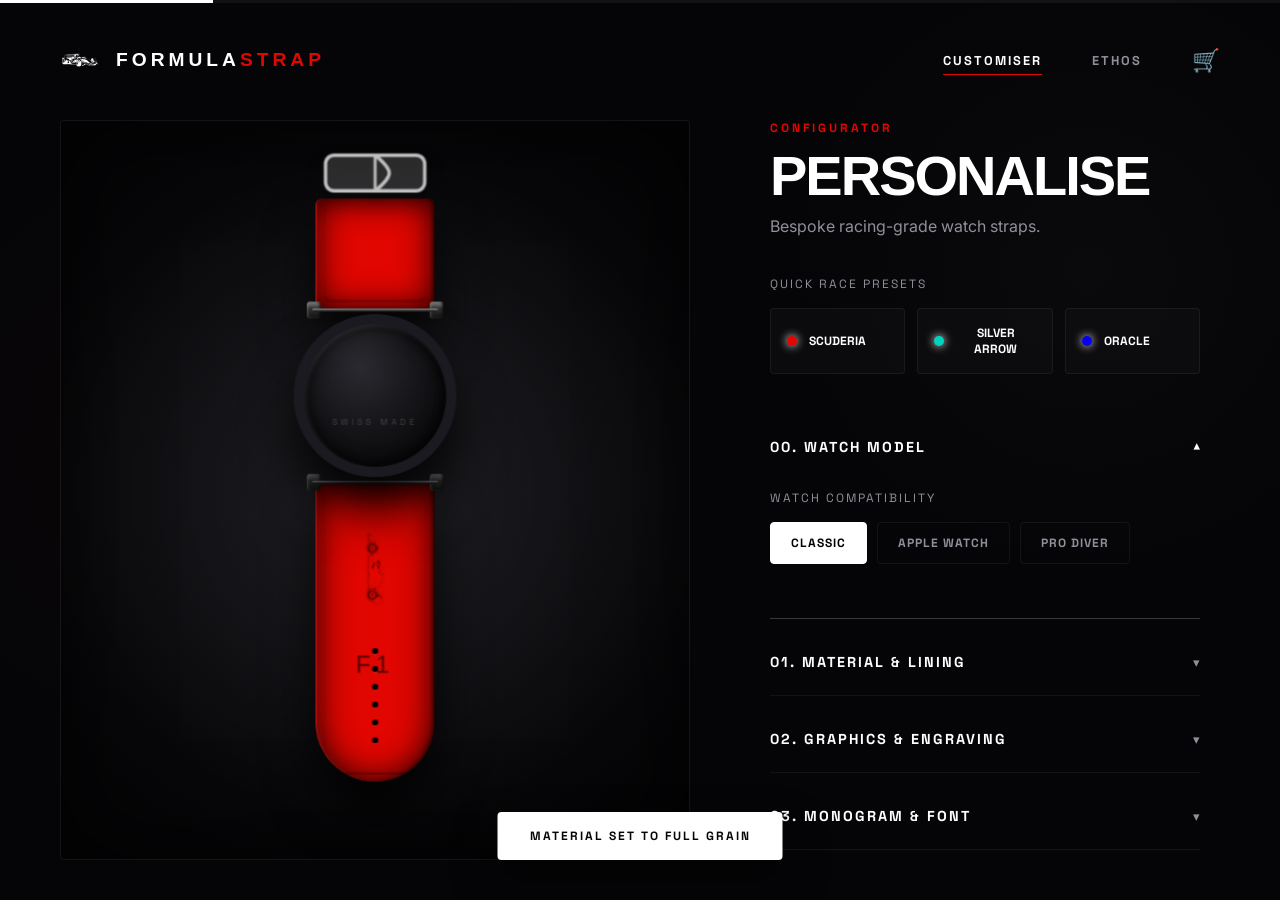
==== commit 9df5f2c1: "Add files via upload" ====
--- a/design.html
+++ b/design.html
@@ -32,7 +32,7 @@
     <div class="basket-items" id="basket-items"></div>
     <div class="basket-footer" id="basket-footer">
       <div class="subtotal"><span>Subtotal</span><span id="basket-subtotal">£0.00</span></div>
-      <button class="btn-primary" style="width: 100%; margin-top: 20px;" onclick="toast('Redirecting to checkout...')">Checkout Now</button>
+      <button class="btn btn-primary" style="width: 100%; margin-top: 20px;" onclick="toast('Redirecting to checkout...')">Checkout Now</button>
     </div>
   </div>
 
@@ -253,7 +253,7 @@
           <div class="price" id="price-display">£45</div>
           <div class="price-subtitle">Bespoke construction included</div>
         </div>
-        <button class="checkout-btn" onclick="openSummary()">Review Order</button>
+        <button class="btn btn-primary" onclick="openSummary()">Review Order</button>
       </div>
 
     </div>
@@ -274,7 +274,7 @@
         <p><strong>Leather:</strong> <span id="sum-leather">Maranello Red</span></p>
         <p><strong>Hardware:</strong> <span id="sum-hw">Steel</span></p>
       </div>
-      <button class="btn-primary" style="width: 100%; margin-top: 32px;" onclick="addToBasket()">Add to Basket</button>
+      <button class="btn btn-primary" style="width: 100%; margin-top: 32px;" onclick="addToBasket()">Add to Basket</button>
     </div>
   </div>
 
--- a/style.css
+++ b/style.css
@@ -1,214 +1,439 @@
+@import url('https://fonts.googleapis.com/css2?family=Inter:wght@300;400;500;600;700&family=Syncopate:wght@400;700&family=Space+Grotesk:wght@400;700&display=swap');
+
 :root {
-  --primary: #ffffff;
-  --accent: #e10600;
-  --bg: #050505;
-  --surface: #121212;
-  --surface-hover: #1a1a1a;
-  --surface-border: rgba(255,255,255,0.08);
-  --text: #ffffff;
-  --text-muted: #888888;
+  --bg-obsidian: #050507;
+  --surface-glass: rgba(20, 20, 24, 0.4);
+  --surface-glass-hover: rgba(30, 30, 36, 0.6);
+  --border-subtle: rgba(255, 255, 255, 0.06);
+  --border-focus: rgba(255, 255, 255, 0.2);
+  
+  --accent-red: #E10600;
+  --accent-blue: #0600EF;
+  --accent-teal: #00D2BE;
+  
+  --text-primary: #FFFFFF;
+  --text-secondary: #90909A;
+  
+  --font-body: 'Inter', sans-serif;
+  --font-display: 'Syncopate', sans-serif;
+  --font-mono: 'Space Grotesk', monospace;
+  
   --strap-width: 140px;
-  --stitch-color: rgba(255,255,255,0.15);
-  --lining-color: #e5d3b3;
-  --transition: all 0.5s cubic-bezier(0.16, 1, 0.3, 1);
-}
-
-* { margin: 0; padding: 0; box-sizing: border-box; font-family: 'Outfit', sans-serif; }
-body { background-color: var(--bg); color: var(--text); overflow-x: hidden; }
+  --transition-fast: all 0.3s cubic-bezier(0.25, 1, 0.5, 1);
+  --transition-smooth: all 0.6s cubic-bezier(0.16, 1, 0.3, 1);
+  --transition-bounce: all 0.8s cubic-bezier(0.34, 1.56, 0.64, 1);
+}
+
+* { margin: 0; padding: 0; box-sizing: border-box; }
+
+body {
+  background-color: var(--bg-obsidian);
+  color: var(--text-primary);
+  font-family: var(--font-body);
+  overflow-x: hidden;
+  -webkit-font-smoothing: antialiased;
+  background-image: 
+    radial-gradient(circle at 15% 50%, rgba(225, 6, 0, 0.03), transparent 25%),
+    radial-gradient(circle at 85% 30%, rgba(255, 255, 255, 0.02), transparent 25%);
+}
+
 a { text-decoration: none; color: inherit; }
+
+/* --- TYPOGRAPHY --- */
+h1, h2, h3, .display-font {
+  font-family: var(--font-display);
+  text-transform: uppercase;
+}
 
 /* --- NAV --- */
 nav {
-  padding: 32px 60px;
-  display: flex; justify-content: space-between; align-items: center;
-  position: absolute; top: 0; left: 0; right: 0; z-index: 1000;
-}
-.logo-wrapper { display: flex; align-items: center; gap: 16px; }
-.logo-icon { width: 35px; filter: brightness(10); }
-.logo { font-size: 1.4rem; font-weight: 900; letter-spacing: 2px; }
-.logo span { color: var(--accent); }
-.nav-links { display: flex; gap: 40px; align-items: center; }
-.nav-links a { font-weight: 700; font-size: 0.8rem; text-transform: uppercase; letter-spacing: 2px; opacity: 0.6; transition: var(--transition); }
-.nav-links a:hover, .nav-links a.active { opacity: 1; color: var(--accent); }
-
-/* --- CONFIGURATOR --- */
-.config-main { display: grid; grid-template-columns: 1fr 1fr; min-height: 100vh; padding: 140px 60px 60px; gap: 60px; max-width: 1900px; margin: 0 auto; }
-.preview-container { position: sticky; top: 140px; height: 80vh; min-height: 850px; background: radial-gradient(circle at 50% 20%, #1a1a1a 0%, #050505 100%); border-radius: 40px; border: 1px solid var(--surface-border); display: flex; align-items: center; justify-content: center; overflow: hidden; }
-.studio-glow { position: absolute; width: 600px; height: 600px; background: var(--accent); filter: blur(200px); opacity: 0.05; pointer-events: none; }
-
-/* --- WATCH ASSEMBLY (2-PIECE) --- */
+  padding: 40px 60px;
+  display: flex;
+  justify-content: space-between;
+  align-items: center;
+  position: absolute;
+  top: 0; left: 0; right: 0;
+  z-index: 1000;
+}
+.logo-wrapper { display: flex; align-items: center; gap: 16px; transition: var(--transition-smooth); }
+.logo-wrapper:hover { transform: scale(1.02); }
+.logo-icon { width: 40px; filter: invert(1); }
+.logo { font-family: var(--font-display); font-size: 1.2rem; font-weight: 700; letter-spacing: 4px; }
+.logo span { color: var(--accent-red); }
+
+.nav-links { display: flex; gap: 50px; align-items: center; }
+.nav-links a { 
+  font-family: var(--font-mono);
+  font-weight: 700; 
+  font-size: 0.8rem; 
+  text-transform: uppercase; 
+  letter-spacing: 2px; 
+  color: var(--text-secondary); 
+  transition: var(--transition-fast); 
+  position: relative;
+}
+.nav-links a::after {
+  content: ''; position: absolute; bottom: -6px; left: 0; width: 0%; height: 1px; background: var(--accent-red); transition: var(--transition-fast);
+}
+.nav-links a:hover, .nav-links a.active { color: var(--text-primary); }
+.nav-links a:hover::after, .nav-links a.active::after { width: 100%; }
+
+/* --- BUTTONS --- */
+.btn {
+  display: inline-flex; justify-content: center; align-items: center;
+  padding: 18px 36px; border-radius: 4px;
+  font-family: var(--font-mono); font-weight: 700; font-size: 0.85rem;
+  text-transform: uppercase; letter-spacing: 2px;
+  cursor: pointer; transition: var(--transition-smooth);
+  border: 1px solid transparent; position: relative; overflow: hidden;
+}
+.btn-primary {
+  background: var(--text-primary);
+  color: var(--bg-obsidian);
+  border-color: var(--text-primary);
+}
+.btn-primary:hover {
+  background: var(--accent-red);
+  color: #fff;
+  border-color: var(--accent-red);
+  box-shadow: 0 10px 30px rgba(225, 6, 0, 0.3);
+  transform: translateY(-2px);
+}
+.btn-outline {
+  background: rgba(255, 255, 255, 0.03);
+  color: var(--text-primary);
+  border-color: var(--border-focus);
+  backdrop-filter: blur(10px);
+}
+.btn-outline:hover {
+  background: rgba(255, 255, 255, 0.1);
+  border-color: #fff;
+  transform: translateY(-2px);
+}
+
+/* --- HERO SECTION --- */
+.home-hero {
+  position: relative;
+  min-height: 100vh;
+  display: flex; align-items: center;
+  padding: 0 60px; max-width: 1800px; margin: 0 auto;
+}
+.hero-glow {
+  position: absolute; top: 40%; left: 30%; width: 600px; height: 600px;
+  background: radial-gradient(circle, rgba(225,6,0,0.15) 0%, transparent 70%);
+  filter: blur(60px); pointer-events: none; z-index: 0;
+}
+.hero-content {
+  flex: 1; z-index: 10; max-width: 700px; padding-top: 80px;
+}
+.hero-badge {
+  display: inline-block; padding: 8px 16px; margin-bottom: 30px;
+  background: var(--surface-glass); border: 1px solid var(--border-subtle);
+  border-radius: 100px; backdrop-filter: blur(10px);
+  font-family: var(--font-mono); font-size: 0.75rem; letter-spacing: 2px; color: var(--accent-red);
+}
+.hero-content h1 {
+  font-size: 6rem; font-weight: 700; line-height: 1.1; letter-spacing: -4px; margin-bottom: 30px;
+}
+.hero-accent { color: var(--accent-red); font-style: italic; padding-right: 10px; }
+.hero-content p {
+  font-size: 1.2rem; color: var(--text-secondary); line-height: 1.7; margin-bottom: 50px; max-width: 500px; font-weight: 300;
+}
+.hero-actions { display: flex; gap: 20px; }
+.hero-visual {
+  flex: 1; display: flex; justify-content: center; align-items: center; position: relative; z-index: 5;
+}
+.mockup-car {
+  max-width: 850px; width: 100%; transform: rotate(-10deg) scale(1.1);
+  filter: drop-shadow(0 40px 80px rgba(0,0,0,0.8)) brightness(0.9) contrast(1.1);
+  transition: var(--transition-smooth);
+}
+.mockup-car:hover { transform: rotate(-8deg) scale(1.12); filter: drop-shadow(0 50px 100px rgba(0,0,0,0.9)) brightness(1); }
+
+/* --- MARQUEE --- */
+.marquee-section {
+  padding: 40px 0; border-top: 1px solid var(--border-subtle); border-bottom: 1px solid var(--border-subtle);
+  background: rgba(10, 10, 12, 0.8); backdrop-filter: blur(20px); overflow: hidden; position: relative;
+}
+.marquee-inner { display: flex; width: max-content; }
+.marquee-track { display: flex; gap: 120px; animation: marquee 30s linear infinite; align-items: center; padding-right: 120px; }
+.marquee-track img { height: 35px; opacity: 0.3; filter: grayscale(100%) brightness(200%); transition: var(--transition-fast); }
+.marquee-track img:hover { opacity: 1; filter: drop-shadow(0 0 10px rgba(255,255,255,0.3)); }
+@keyframes marquee { 0% { transform: translateX(0); } 100% { transform: translateX(-50%); } }
+
+/* --- FEATURES GRID --- */
+.features-grid { display: grid; grid-template-columns: repeat(3, 1fr); gap: 40px; padding: 140px 60px; max-width: 1600px; margin: 0 auto; }
+.feature-card {
+  background: var(--surface-glass); border: 1px solid var(--border-subtle); padding: 60px 50px; border-radius: 2px;
+  backdrop-filter: blur(20px); transition: var(--transition-smooth); position: relative; overflow: hidden;
+}
+.feature-card::before {
+  content: ''; position: absolute; top: 0; left: 0; width: 100%; height: 1px; background: linear-gradient(90deg, transparent, rgba(255,255,255,0.2), transparent); opacity: 0; transition: var(--transition-smooth);
+}
+.feature-card:hover { transform: translateY(-10px); border-color: var(--border-focus); background: var(--surface-glass-hover); box-shadow: 0 30px 60px rgba(0,0,0,0.5); }
+.feature-card:hover::before { opacity: 1; }
+.feature-icon { font-size: 2.5rem; color: var(--accent-red); margin-bottom: 30px; }
+.feature-card h3 { font-size: 1.2rem; letter-spacing: 2px; margin-bottom: 20px; color: #fff; }
+.feature-card p { color: var(--text-secondary); line-height: 1.7; font-size: 1rem; }
+
+/* --- CONFIGURATOR LAYOUT --- */
+.config-main {
+  display: grid; grid-template-columns: 1fr 450px; min-height: 100vh;
+  padding: 120px 60px 40px; gap: 80px; max-width: 1800px; margin: 0 auto;
+}
+.preview-container {
+  perspective: 1500px; position: sticky; top: 120px; height: calc(100vh - 160px); min-height: 700px;
+  background: radial-gradient(circle at 50% 50%, #15151a 0%, #050507 80%);
+  border-radius: 4px; border: 1px solid var(--border-subtle);
+  display: flex; align-items: center; justify-content: center; overflow: hidden;
+  box-shadow: inset 0 0 100px rgba(0,0,0,0.8);
+}
+.studio-glow {
+  position: absolute; width: 800px; height: 800px; background: radial-gradient(circle, rgba(255,255,255,0.05) 0%, transparent 60%);
+  pointer-events: none; transition: top 0.1s, left 0.1s;
+}
+
+/* --- 3D WATCH ASSEMBLY --- */
 .watch-assembly {
   display: flex; flex-direction: column; align-items: center;
   transform: scale(0.85); transform-origin: center;
-  position: relative; z-index: 2;
+  position: relative; z-index: 2; transform-style: preserve-3d;
+  will-change: transform;
 }
 
 .strap {
-  width: var(--strap-width);
-  background-color: #111;
+  width: var(--strap-width); background-color: #111;
   position: relative; transform-style: preserve-3d;
-  box-shadow: inset 0 0 60px rgba(0,0,0,0.8), inset 0 0 10px rgba(0,0,0,0.9), 0 30px 60px rgba(0,0,0,0.6);
-  transition: background-color 0.4s ease;
-  border-left: 2px solid rgba(0,0,0,0.5);
-  border-right: 2px solid rgba(0,0,0,0.5);
-}
-
-.strap-top {
-  height: 140px;
-  border-radius: 12px 12px 0 0;
-  display: flex; justify-content: center;
-}
-
-.strap-bottom {
-  height: 380px;
-  border-radius: 0 0 60px 60px; /* Tapered Point */
-}
-
-.strap::before { content: ''; position: absolute; inset: 0; opacity: 0.4; mix-blend-mode: overlay; pointer-events: none; border-radius: inherit; z-index: 5; }
-.strap::after { content: ''; position: absolute; inset: 0; background-color: inherit; border-radius: inherit; z-index: -1; transform: translateZ(-1px); }
-
-/* Textures */
+  box-shadow: inset 0 0 40px rgba(0,0,0,0.9), inset 2px 0 5px rgba(255,255,255,0.1), inset -2px 0 5px rgba(0,0,0,0.5), 0 40px 60px rgba(0,0,0,0.8);
+  transition: background-color 0.6s ease;
+  border-left: 1px solid rgba(255,255,255,0.05); border-right: 1px solid rgba(0,0,0,0.8);
+}
+.strap-top { height: 130px; border-radius: 8px 8px 0 0; display: flex; justify-content: center; }
+.strap-bottom { height: 350px; border-radius: 0 0 70px 70px; }
+
+/* Textures & Details */
+.strap::before { content: ''; position: absolute; inset: 0; opacity: 0.5; mix-blend-mode: overlay; pointer-events: none; border-radius: inherit; z-index: 5; }
 .strap.grained::before { background-image: url("https://www.transparenttextures.com/patterns/leather.png"); }
-.strap.carbon::before { background-image: url("https://www.transparenttextures.com/patterns/carbon-fibre.png"); background-size: 40px; }
-.strap.suede::before { background-image: url("https://www.transparenttextures.com/patterns/black-paper.png"); opacity: 0.6; }
-
-/* Realistic Stitching */
+.strap.carbon::before { background-image: url("https://www.transparenttextures.com/patterns/carbon-fibre.png"); background-size: 30px; opacity: 0.8; }
+.strap.suede::before { background-image: url("https://www.transparenttextures.com/patterns/black-paper.png"); opacity: 0.7; }
+
 .strap-stitching {
-  position: absolute; top: 12px; bottom: 12px; left: 12px; right: 12px;
-  border: 2px dashed var(--stitch-color);
-  border-radius: 8px; pointer-events: none; z-index: 6;
-  box-shadow: 0 1px 2px rgba(0,0,0,0.5);
-}
-
-/* Lining (Bottom Strap Only) */
+  position: absolute; top: 10px; bottom: 10px; left: 10px; right: 10px;
+  border: 1.5px dashed var(--stitch-color); border-radius: 6px; pointer-events: none; z-index: 6;
+  opacity: 0.8; box-shadow: 0 1px 1px rgba(0,0,0,0.8);
+}
 .strap-lining {
-  position: absolute; inset: 4px; background-color: var(--lining-color); border-radius: 8px 8px 56px 56px;
-  transform: translateZ(-15px); display: flex; align-items: flex-end; justify-content: center; padding: 20px 10px;
-  box-shadow: inset 0 0 40px rgba(0,0,0,0.5); z-index: -2;
-}
-.strap-lining::after { content: 'FORMULA STRAP — HANDMADE UK'; font-size: 6px; font-weight: 900; color: rgba(0,0,0,0.4); letter-spacing: 2px; text-align: center; white-space: nowrap; }
-
-/* Clasp at Top */
-#clasp-container { position: absolute; top: -55px; left: 50%; transform: translateX(-50%); z-index: 10; }
-
-/* Holes at Bottom */
-.strap-holes { position: absolute; bottom: 40px; left: 50%; transform: translateX(-50%); display: flex; flex-direction: column; gap: 16px; z-index: 7; }
-.hole { width: 8px; height: 8px; border-radius: 50%; background: #050505; box-shadow: inset 0 2px 5px rgba(0,0,0,1), 0 1px 1px rgba(255,255,255,0.1); }
-
-/* --- WATCH HEAD --- */
+  position: absolute; inset: 3px; background-color: var(--lining-color); border-radius: 6px 6px 65px 65px;
+  transform: translateZ(-8px); display: flex; align-items: flex-end; justify-content: center; padding: 25px 10px;
+  box-shadow: inset 0 0 30px rgba(0,0,0,0.6); z-index: -2;
+}
+.strap-lining::after { content: 'BESPOKE F1'; font-family: var(--font-mono); font-size: 8px; font-weight: 700; color: rgba(0,0,0,0.3); letter-spacing: 3px; }
+
+/* Hardware */
+#clasp-container { position: absolute; top: -55px; left: 50%; transform: translateX(-50%) translateZ(5px); z-index: 10; }
+.strap-holes { position: absolute; bottom: 45px; left: 50%; transform: translateX(-50%) translateZ(1px); display: flex; flex-direction: column; gap: 14px; z-index: 7; }
+.hole { width: 7px; height: 7px; border-radius: 50%; background: #050505; box-shadow: inset 0 2px 4px rgba(0,0,0,1), 0 1px 1px rgba(255,255,255,0.15); }
+
+/* Watch Head */
 .watch-head {
-  position: relative; z-index: 20;
-  display: flex; flex-direction: column; align-items: center; justify-content: center;
-  margin: 10px 0;
+  position: relative; z-index: 20; display: flex; flex-direction: column; align-items: center; justify-content: center; margin: 8px 0;
+  transform-style: preserve-3d;
 }
 .watch-face-placeholder {
-  width: 190px; height: 190px; background: radial-gradient(circle at 30% 30%, #333, #050505 80%);
-  border-radius: 50%; border: 14px solid #1a1a1a;
-  box-shadow: 0 40px 80px rgba(0,0,0,1), inset 0 0 20px rgba(0,0,0,0.8), inset 2px 2px 5px rgba(255,255,255,0.1), 0 0 0 2px #333;
+  width: 190px; height: 190px; background: radial-gradient(circle at 40% 30%, #2a2a30, #050507 80%);
+  border-radius: 50%; border: 12px solid #1a1a20;
+  box-shadow: inset 0 0 20px rgba(0,0,0,0.9), inset 2px 2px 5px rgba(255,255,255,0.2), inset -2px -2px 10px rgba(0,0,0,0.8), 0 40px 60px rgba(0,0,0,0.9);
   display: flex; align-items: center; justify-content: center; position: relative; overflow: hidden;
-  transition: all 0.5s cubic-bezier(0.16, 1, 0.3, 1);
-}
-.watch-face-placeholder::before { content: ''; position: absolute; top: -50%; left: -50%; width: 200%; height: 200%; background: linear-gradient(135deg, rgba(255,255,255,0.15) 0%, transparent 40%); transform: rotate(15deg); pointer-events: none; }
-.watch-screen { color:rgba(255,255,255,0.3); font-size: 10px; font-weight: 900; letter-spacing: 2px; margin-top: 60px; }
-
-/* Lugs */
-.watch-lugs { position: absolute; left: 50%; transform: translateX(-50%); width: calc(var(--strap-width) + 24px); height: 25px; display: flex; justify-content: space-between; z-index: -1; }
-.top-lugs { top: -20px; }
-.bottom-lugs { bottom: -20px; }
-.lug { width: 18px; height: 100%; background: linear-gradient(180deg, #666 0%, #222 40%, #111 100%); border-radius: 6px; box-shadow: inset -2px 0 5px rgba(0,0,0,0.5), inset 2px 0 5px rgba(255,255,255,0.1); }
-.spring-bar { position: absolute; top: 10px; left: 50%; transform: translateX(-50%); width: calc(var(--strap-width) + 12px); height: 6px; background: linear-gradient(to bottom, #999, #333, #111); border-radius: 4px; box-shadow: 0 5px 10px rgba(0,0,0,0.5); }
-
-/* Apple Watch & Diver Shapes */
-.watch-head.apple .watch-face-placeholder { border-radius: 40px; width: 160px; height: 200px; border: 10px solid #111; }
-.watch-head.diver .watch-face-placeholder { border-radius: 50%; width: 210px; height: 210px; border: 24px solid #1a1a1a; box-shadow: 0 40px 80px rgba(0,0,0,1), inset 0 0 30px rgba(0,0,0,0.9), 0 0 0 4px #444; }
-
-/* --- ENGRAVING --- */
+  transition: var(--transition-smooth); transform: translateZ(15px);
+}
+.watch-face-placeholder::before {
+  content: ''; position: absolute; top: -50%; left: -50%; width: 200%; height: 200%;
+  background: linear-gradient(135deg, rgba(255,255,255,0.1) 0%, transparent 40%, rgba(255,255,255,0.03) 100%);
+  transform: rotate(25deg); pointer-events: none; z-index: 5;
+}
+.watch-screen { color:rgba(255,255,255,0.2); font-family: var(--font-mono); font-size: 10px; letter-spacing: 4px; margin-top: 60px; z-index: 10; }
+
+.watch-lugs { position: absolute; left: 50%; transform: translateX(-50%) translateZ(5px); width: calc(var(--strap-width) + 20px); height: 20px; display: flex; justify-content: space-between; z-index: -1; }
+.top-lugs { top: -16px; }
+.bottom-lugs { bottom: -16px; }
+.lug { width: 16px; height: 100%; background: linear-gradient(180deg, #888 0%, #333 40%, #111 100%); border-radius: 4px; box-shadow: inset -1px 0 3px rgba(0,0,0,0.8), inset 1px 0 3px rgba(255,255,255,0.3); }
+.spring-bar { position: absolute; top: 8px; left: 50%; transform: translateX(-50%); width: calc(var(--strap-width) + 8px); height: 4px; background: linear-gradient(to bottom, #aaa, #444, #111); border-radius: 2px; }
+
+/* Watch Shapes */
+.watch-head.classic .watch-face-placeholder { border-radius: 50%; width: 190px; height: 190px; border: 12px solid #1a1a20; }
+.watch-head.apple .watch-face-placeholder { border-radius: 36px; width: 160px; height: 190px; border: 8px solid #111; }
+.watch-head.diver .watch-face-placeholder { border-radius: 50%; width: 205px; height: 205px; border: 22px solid #1a1a20; box-shadow: inset 0 0 30px rgba(0,0,0,0.9), 0 0 0 2px #444; }
+
+/* Engraving */
 .engraving-container {
-  position: absolute; top: 40%; left: 50%; transform: translate(-50%, -50%) translateZ(10px);
+  position: absolute; top: 38%; left: 50%; transform: translate(-50%, -50%) translateZ(2px);
   width: 100%; display: flex; flex-direction: column; align-items: center; justify-content: center;
-  pointer-events: none; z-index: 8; mix-blend-mode: multiply; opacity: 0.8;
-}
-#car-svg-container img { width: 110px; transform: rotate(90deg); filter: invert(1) brightness(0.2) drop-shadow(0 2px 2px rgba(0,0,0,0.5)); }
-#track-svg-container { display: flex; justify-content: center; align-items: center; width: 100%; }
-#track-image { max-width: 100px; max-height: 180px; filter: invert(1) brightness(0.2) drop-shadow(0 2px 2px rgba(0,0,0,0.5)); }
-#strap-initials { font-size: 2.2rem; font-weight: 900; color: #111; letter-spacing: 8px; margin-top: 40px; text-shadow: 0 1px 1px rgba(255,255,255,0.1); }
-
-/* --- CONTROLS --- */
-.controls-container { max-height: calc(100vh - 180px); overflow-y: auto; padding-right: 20px; }
-.header-text h1 { font-size: 4rem; font-weight: 900; letter-spacing: -3px; text-transform: uppercase; margin-bottom: 10px; }
-.header-text p { color: var(--text-muted); font-size: 1.1rem; margin-bottom: 50px; }
-
-.preset-grid { display: grid; grid-template-columns: repeat(3, 1fr); gap: 12px; margin-top: 16px; }
-.preset-card { background: rgba(255,255,255,0.03); border: 1px solid rgba(255,255,255,0.08); padding: 18px 16px; border-radius: 20px; display: flex; align-items: center; gap: 12px; cursor: pointer; transition: all 0.4s cubic-bezier(0.16, 1, 0.3, 1); color: #fff; font-weight: 800; font-size: 0.85rem; backdrop-filter: blur(10px); }
-.preset-card:hover { background: rgba(255,255,255,0.08); border-color: rgba(255,255,255,0.2); transform: translateY(-5px); box-shadow: 0 10px 20px rgba(0,0,0,0.5); }
-.preset-dot { width: 12px; height: 12px; border-radius: 50%; box-shadow: 0 0 12px currentColor; }
-
-.accordion-item { background: var(--surface); border: 1px solid var(--surface-border); border-radius: 24px; margin-bottom: 20px; overflow: hidden; transition: var(--transition); }
-.accordion-item.active { background: #161616; border-color: rgba(255,255,255,0.15); }
-.accordion-header { padding: 28px 35px; display: flex; justify-content: space-between; align-items: center; cursor: pointer; }
-.accordion-header h3 { font-size: 0.9rem; text-transform: uppercase; letter-spacing: 2px; font-weight: 900; }
-.accordion-content { padding: 0 35px 35px; max-height: 0; transition: max-height 0.7s cubic-bezier(0.16, 1, 0.3, 1); }
-.accordion-item.active .accordion-content { max-height: 1000px; }
-
-.config-label { font-size: 0.75rem; text-transform: uppercase; letter-spacing: 1.5px; color: var(--text-muted); margin-bottom: 16px; display: block; }
-.color-grid { display: flex; gap: 15px; flex-wrap: wrap; margin-bottom: 30px; }
-.swatch { width: 50px; height: 50px; border-radius: 14px; cursor: pointer; border: 3px solid transparent; transition: var(--transition); }
-.swatch.active { border-color: #fff; transform: scale(1.1); box-shadow: 0 10px 25px rgba(0,0,0,0.5); }
-
-.pill-group { display: flex; gap: 12px; flex-wrap: wrap; margin-bottom: 20px; }
-.pill { background: #252525; border: 1px solid transparent; color: var(--text-muted); padding: 12px 25px; border-radius: 100px; font-size: 0.8rem; font-weight: 800; cursor: pointer; transition: var(--transition); }
-.pill.active { background: #fff; color: #000; box-shadow: 0 10px 20px rgba(255,255,255,0.1); }
+  pointer-events: none; z-index: 8; opacity: 0.6; mix-blend-mode: multiply; filter: contrast(1.5);
+}
+#car-svg-container img { width: 95px !important; height: auto !important; transform: rotate(90deg) !important; filter: drop-shadow(0 1px 1px rgba(0,0,0,0.4)) !important; margin: 15px 0; }
+#track-svg-container { display: flex; justify-content: center; width: 100%; }
+#track-image { max-width: 90px !important; max-height: 160px !important; filter: drop-shadow(0 1px 1px rgba(0,0,0,0.4)) !important; }
+#strap-initials { font-family: var(--font-display); font-size: 1.8rem; color: #111; letter-spacing: 6px; margin-top: 30px; text-shadow: 0 1px 1px rgba(255,255,255,0.1); }
+
+/* --- CONTROLS PANEL --- */
+.controls-container { max-height: calc(100vh - 160px); overflow-y: auto; padding-right: 20px; }
+.controls-container::-webkit-scrollbar { width: 4px; }
+.controls-container::-webkit-scrollbar-track { background: transparent; }
+.controls-container::-webkit-scrollbar-thumb { background: var(--border-focus); border-radius: 4px; }
+
+.section-eyebrow { color: var(--accent-red); font-family: var(--font-mono); font-weight: 700; text-transform: uppercase; letter-spacing: 3px; font-size: 0.75rem; margin-bottom: 12px; }
+.header-text h1 { font-size: 3.5rem; line-height: 1; letter-spacing: -2px; margin-bottom: 12px; }
+.header-text p { color: var(--text-secondary); font-size: 1rem; margin-bottom: 40px; }
+
+.config-label { font-family: var(--font-mono); font-size: 0.75rem; text-transform: uppercase; letter-spacing: 2px; color: var(--text-secondary); margin-bottom: 16px; display: block; }
+
+.preset-grid { display: grid; grid-template-columns: repeat(3, 1fr); gap: 12px; margin-bottom: 40px; }
+.preset-card {
+  background: var(--surface-glass); border: 1px solid var(--border-subtle); padding: 16px; border-radius: 4px;
+  display: flex; align-items: center; gap: 12px; cursor: pointer; transition: var(--transition-fast);
+  color: var(--text-primary); font-family: var(--font-mono); font-weight: 700; font-size: 0.75rem; text-transform: uppercase;
+}
+.preset-card:hover { background: var(--surface-glass-hover); border-color: var(--border-focus); transform: translateY(-3px); }
+.preset-dot { width: 10px; height: 10px; border-radius: 50%; box-shadow: 0 0 10px currentColor; }
+
+/* Accordion */
+.accordion-item { background: transparent; border-bottom: 1px solid var(--border-subtle); margin-bottom: 10px; overflow: hidden; transition: var(--transition-smooth); }
+.accordion-item.active { border-color: var(--border-focus); }
+.accordion-header { padding: 24px 0; display: flex; justify-content: space-between; align-items: center; cursor: pointer; }
+.accordion-header h3 { font-family: var(--font-mono); font-size: 0.9rem; letter-spacing: 2px; color: var(--text-primary); }
+.chevron { font-size: 0.8rem; color: var(--text-secondary); transition: transform 0.4s ease; }
+.accordion-item.active .chevron { transform: rotate(180deg); color: #fff; }
+.accordion-content { max-height: 0; opacity: 0; transition: all 0.6s cubic-bezier(0.16, 1, 0.3, 1); padding: 0; }
+.accordion-item.active .accordion-content { max-height: 800px; opacity: 1; padding: 10px 0 30px; }
+
+/* Swatches & Pills */
+.color-grid { display: flex; gap: 12px; flex-wrap: wrap; margin-bottom: 24px; }
+.swatch { width: 45px; height: 45px; border-radius: 50%; cursor: pointer; border: 2px solid transparent; transition: var(--transition-bounce); position: relative; }
+.swatch::after { content: ''; position: absolute; inset: -4px; border-radius: 50%; border: 1px solid transparent; transition: var(--transition-fast); }
+.swatch.active { transform: scale(1.05); }
+.swatch.active::after { border-color: #fff; }
+
+.pill-group { display: flex; gap: 10px; flex-wrap: wrap; margin-bottom: 24px; }
+.pill {
+  background: transparent; border: 1px solid var(--border-subtle); color: var(--text-secondary);
+  padding: 12px 20px; border-radius: 4px; font-family: var(--font-mono); font-size: 0.75rem; font-weight: 700;
+  text-transform: uppercase; letter-spacing: 1px; cursor: pointer; transition: var(--transition-fast);
+}
+.pill:hover { border-color: var(--border-focus); color: #fff; }
+.pill.active { background: #fff; color: #000; border-color: #fff; }
 
 .input-field {
-  width: 100%;
-  background: rgba(255, 255, 255, 0.03);
-  border: 1px solid var(--surface-border);
-  color: #fff;
-  padding: 16px 24px;
-  border-radius: 16px;
-  font-size: 1rem;
-  font-weight: 700;
-  outline: none;
-  transition: var(--transition);
-  text-transform: uppercase;
-  letter-spacing: 2px;
-}
-.input-field:focus {
-  border-color: rgba(255, 255, 255, 0.3);
-  background: rgba(255, 255, 255, 0.06);
-  box-shadow: 0 0 20px rgba(255, 255, 255, 0.05);
-}
-.input-field::placeholder { color: rgba(255, 255, 255, 0.2); }
-.input-field option { background: #111; color: #fff; }
-
-.extra-toggle { background: rgba(255,255,255,0.02); padding: 20px; border-radius: 16px; display: flex; align-items: center; gap: 20px; cursor: pointer; transition: var(--transition); border: 1px solid transparent; }
-.extra-toggle:hover { background: rgba(255,255,255,0.05); border-color: rgba(255,255,255,0.1); }
-.toggle-switch { width: 50px; height: 26px; background: #333; border-radius: 20px; position: relative; transition: var(--transition); }
-.toggle-switch.on { background: var(--accent); }
-.toggle-knob { width: 20px; height: 20px; background: #fff; border-radius: 50%; position: absolute; top: 3px; left: 3px; transition: var(--transition); }
-.toggle-switch.on .toggle-knob { left: 27px; }
-
-.checkout-area { margin-top: 50px; padding: 40px; background: var(--surface); border-radius: 32px; display: flex; justify-content: space-between; align-items: center; border: 1px solid var(--surface-border); }
-.price { font-size: 2.5rem; font-weight: 900; color: #fff; }
-.checkout-btn { background: var(--accent); color: #fff; border: none; padding: 22px 50px; border-radius: 100px; font-weight: 900; text-transform: uppercase; letter-spacing: 2px; cursor: pointer; transition: var(--transition); }
-.checkout-btn:hover { transform: translateY(-5px); box-shadow: 0 25px 50px rgba(225,6,0,0.4); }
-
-/* --- BASKET & MODAL --- */
-.basket-trigger { background: none; border: none; position: relative; cursor: pointer; padding: 8px; display: flex; align-items: center; justify-content: center; transition: var(--transition); color: #fff; }
-.basket-count { position: absolute; top: 0; right: 0; background: var(--accent); color: white; font-size: 0.65rem; font-weight: 900; width: 18px; height: 18px; border-radius: 50%; display: flex; align-items: center; justify-content: center; box-shadow: 0 2px 8px rgba(225,6,0,0.5); }
-.basket-drawer { position: fixed; top: 0; right: -500px; width: 500px; height: 100vh; background: #080808; z-index: 3000; display: flex; flex-direction: column; transition: right 0.6s cubic-bezier(0.16, 1, 0.3, 1); border-left: 1px solid var(--surface-border); }
+  width: 100%; background: rgba(255,255,255,0.02); border: 1px solid var(--border-subtle); color: #fff;
+  padding: 16px 20px; border-radius: 4px; font-family: var(--font-mono); font-size: 0.9rem;
+  outline: none; transition: var(--transition-fast); text-transform: uppercase; letter-spacing: 2px;
+}
+.input-field:focus { border-color: var(--accent-red); background: rgba(225,6,0,0.05); }
+.input-field option { background: var(--bg-obsidian); }
+
+/* Toggles */
+.extra-toggle {
+  background: var(--surface-glass); padding: 16px 20px; border-radius: 4px; border: 1px solid var(--border-subtle);
+  display: flex; align-items: center; gap: 20px; cursor: pointer; transition: var(--transition-fast);
+}
+.extra-toggle:hover { background: var(--surface-glass-hover); border-color: var(--border-focus); }
+.toggle-switch { width: 44px; height: 24px; background: rgba(255,255,255,0.1); border-radius: 100px; position: relative; transition: var(--transition-fast); }
+.toggle-switch.on { background: var(--accent-red); }
+.toggle-knob { width: 18px; height: 18px; background: #fff; border-radius: 50%; position: absolute; top: 3px; left: 3px; transition: var(--transition-bounce); }
+.toggle-switch.on .toggle-knob { left: 23px; }
+.extra-info strong { font-family: var(--font-mono); font-size: 0.8rem; font-weight: 700; text-transform: uppercase; letter-spacing: 1px; }
+
+/* Checkout */
+.checkout-area {
+  margin-top: 40px; padding: 40px 0; border-top: 1px solid var(--border-subtle);
+  display: flex; justify-content: space-between; align-items: center;
+}
+.price { font-family: var(--font-display); font-size: 2.5rem; color: #fff; line-height: 1; }
+.price-subtitle { font-family: var(--font-mono); font-size: 0.7rem; text-transform: uppercase; letter-spacing: 1px; color: var(--text-secondary); margin-top: 8px; }
+
+/* --- ETHOS PAGE --- */
+.ethos-main { padding: 160px 60px 100px; max-width: 900px; margin: 0 auto; text-align: center; }
+.ethos-title { font-size: 4.5rem; font-weight: 700; line-height: 1; letter-spacing: -3px; margin-bottom: 50px; }
+.ethos-content { font-size: 1.15rem; line-height: 1.8; color: var(--text-secondary); text-align: left; }
+.ethos-content strong { color: #fff; font-weight: 600; }
+.ethos-content p { margin-bottom: 30px; }
+.ethos-grid { display: grid; grid-template-columns: 1fr 1fr; gap: 30px; margin-top: 60px; text-align: left; }
+.ethos-card { background: var(--surface-glass); padding: 40px; border-radius: 4px; border: 1px solid var(--border-subtle); transition: var(--transition-smooth); }
+.ethos-card:hover { transform: translateY(-5px); border-color: var(--border-focus); background: var(--surface-glass-hover); }
+.ethos-card h4 { font-family: var(--font-mono); font-size: 1rem; color: #fff; margin-bottom: 12px; letter-spacing: 2px; }
+.ethos-card p { font-size: 0.95rem; margin-bottom: 0; }
+
+/* --- BASKET & MODALS --- */
+.basket-trigger { background: none; border: none; cursor: pointer; display: flex; align-items: center; position: relative; color: #fff; }
+.basket-icon { font-size: 1.4rem; }
+.basket-count { position: absolute; top: -5px; right: -8px; background: var(--accent-red); color: white; font-family: var(--font-mono); font-size: 0.6rem; font-weight: 700; width: 18px; height: 18px; border-radius: 50%; display: flex; align-items: center; justify-content: center; }
+
+.basket-drawer { position: fixed; top: 0; right: -500px; width: 450px; height: 100vh; background: rgba(10,10,12,0.95); backdrop-filter: blur(30px); z-index: 3000; display: flex; flex-direction: column; transition: right 0.6s cubic-bezier(0.16, 1, 0.3, 1); border-left: 1px solid var(--border-subtle); }
 .basket-drawer.active { right: 0; }
-.basket-header { padding: 40px; border-bottom: 1px solid var(--surface-border); display: flex; justify-content: space-between; }
-.drawer-close { background: none; border: none; color: var(--text-muted); font-size: 2rem; cursor: pointer; }
+.basket-header { padding: 40px; border-bottom: 1px solid var(--border-subtle); display: flex; justify-content: space-between; align-items: center; }
+.basket-header h3 { font-size: 1.2rem; letter-spacing: 2px; margin: 0; }
+.drawer-close { background: none; border: none; color: var(--text-secondary); font-size: 2rem; cursor: pointer; transition: var(--transition-fast); }
+.drawer-close:hover { color: #fff; transform: rotate(90deg); }
 .basket-items { flex: 1; overflow-y: auto; padding: 40px; }
-.basket-footer { padding: 40px; background: #111; border-top: 1px solid var(--surface-border); }
-.subtotal { display: flex; justify-content: space-between; font-weight: 900; font-size: 1.2rem; }
-
-.modal-overlay { position: fixed; inset: 0; background: rgba(0,0,0,0.95); backdrop-filter: blur(20px); z-index: 4000; display: flex; align-items: center; justify-content: center; opacity: 0; pointer-events: none; transition: opacity 0.5s ease; }
+.basket-item { display: flex; justify-content: space-between; align-items: center; padding: 20px 0; border-bottom: 1px solid var(--border-subtle); }
+.basket-item:last-child { border-bottom: none; }
+.basket-item-info { flex: 1; }
+.basket-item-title { font-family: var(--font-mono); font-weight: 700; font-size: 0.85rem; color: #fff; margin-bottom: 6px; text-transform: uppercase; letter-spacing: 1px; }
+.basket-item-price { color: var(--text-secondary); font-size: 0.9rem; }
+.basket-remove { background: none; border: none; color: var(--text-secondary); font-size: 1.5rem; cursor: pointer; transition: var(--transition-fast); }
+.basket-remove:hover { color: var(--accent-red); }
+.basket-footer { padding: 40px; background: rgba(0,0,0,0.5); border-top: 1px solid var(--border-subtle); }
+.subtotal { display: flex; justify-content: space-between; font-family: var(--font-mono); font-weight: 700; font-size: 1.1rem; text-transform: uppercase; letter-spacing: 2px; }
+
+.modal-overlay { position: fixed; inset: 0; background: rgba(0,0,0,0.8); backdrop-filter: blur(10px); z-index: 4000; display: flex; align-items: center; justify-content: center; opacity: 0; pointer-events: none; transition: opacity 0.4s ease; }
 .modal-overlay.active { opacity: 1; pointer-events: auto; }
-.modal-content { background: #000; border: 1px solid var(--surface-border); border-radius: 40px; width: 100%; max-width: 550px; padding: 60px; transform: scale(0.9); transition: all 0.6s cubic-bezier(0.16, 1, 0.3, 1); position: relative; }
-.modal-close { position: absolute; top: 30px; right: 30px; background: none; border: none; color: var(--text-muted); font-size: 2rem; cursor: pointer; }
+.modal-content { background: var(--bg-obsidian); border: 1px solid var(--border-subtle); border-radius: 4px; width: 100%; max-width: 500px; padding: 50px; transform: scale(0.95) translateY(20px); transition: all 0.5s cubic-bezier(0.16, 1, 0.3, 1); position: relative; box-shadow: 0 50px 100px rgba(0,0,0,0.8); }
+.modal-overlay.active .modal-content { transform: scale(1) translateY(0); }
+.modal-close { position: absolute; top: 20px; right: 25px; background: none; border: none; color: var(--text-secondary); font-size: 2rem; cursor: pointer; transition: var(--transition-fast); }
+.modal-close:hover { color: #fff; }
+.modal-content h2 { font-size: 2rem; margin-bottom: 30px; }
+.summary-grid { background: rgba(255,255,255,0.02); border: 1px solid var(--border-subtle); border-radius: 4px; padding: 24px; margin-bottom: 24px; }
+.summary-item { display: flex; justify-content: space-between; padding: 12px 0; color: #fff; font-family: var(--font-mono); font-size: 0.85rem; font-weight: 700; text-transform: uppercase; letter-spacing: 1px; border-bottom: 1px solid rgba(255,255,255,0.05); }
+.summary-item:last-child { border-bottom: none; }
+#summary-extras .summary-item { font-weight: 400; color: var(--text-secondary); border-bottom: none; padding: 6px 0; }
+.summary-total { display: flex; justify-content: space-between; padding-top: 20px; margin-top: 10px; border-top: 1px solid var(--border-subtle); font-family: var(--font-display); font-size: 1.2rem; color: #fff; }
+.summary-details { color: var(--text-secondary); font-size: 0.9rem; line-height: 1.8; }
+.summary-details strong { color: #fff; font-family: var(--font-mono); text-transform: uppercase; font-size: 0.75rem; letter-spacing: 1px; }
+
+/* --- PROGRESS BAR --- */
+.design-progress { position: fixed; top: 0; left: 0; right: 0; height: 3px; background: rgba(255,255,255,0.05); z-index: 2000; }
+.progress-fill { height: 100%; background: var(--text-primary); width: 0%; transition: width 0.6s cubic-bezier(0.16, 1, 0.3, 1); }
 
 /* --- TOAST --- */
-.toast { position: fixed; bottom: 40px; left: 50%; transform: translateX(-50%) translateY(100px); background: #fff; color: #000; padding: 18px 40px; border-radius: 100px; font-weight: 900; z-index: 5000; transition: transform 0.5s cubic-bezier(0.16, 1, 0.3, 1); }
+.toast { position: fixed; bottom: 40px; left: 50%; transform: translateX(-50%) translateY(100px); background: var(--text-primary); color: var(--bg-obsidian); font-family: var(--font-mono); font-weight: 700; text-transform: uppercase; letter-spacing: 2px; font-size: 0.75rem; padding: 16px 32px; border-radius: 4px; z-index: 5000; transition: transform 0.5s cubic-bezier(0.16, 1, 0.3, 1); box-shadow: 0 20px 40px rgba(0,0,0,0.5); }
 .toast.show { transform: translateX(-50%) translateY(0); }
+
+/* --- FOOTER --- */
+footer { padding: 60px; text-align: center; border-top: 1px solid var(--border-subtle); margin-top: 80px; }
+.footer-logo { font-family: var(--font-display); font-size: 1.2rem; font-weight: 700; letter-spacing: 4px; margin-bottom: 30px; }
+.footer-logo span { color: var(--accent-red); }
+.footer-links { display: flex; justify-content: center; gap: 40px; margin-bottom: 40px; }
+.footer-links a { font-family: var(--font-mono); font-weight: 700; font-size: 0.8rem; text-transform: uppercase; letter-spacing: 2px; color: var(--text-secondary); transition: var(--transition-fast); }
+.footer-links a:hover { color: #fff; }
+.copyright { color: rgba(255,255,255,0.2); font-size: 0.8rem; }
+
+/* --- RESPONSIVE ADJUSTMENTS --- */
+@media (max-width: 1200px) {
+  .config-main { grid-template-columns: 1fr; padding-top: 120px; gap: 40px; }
+  .preview-container { position: relative; top: 0; height: 60vh; min-height: 500px; }
+  .watch-assembly { transform: scale(0.65); }
+  .controls-container { max-height: none; overflow-y: visible; padding-right: 0; }
+  .features-grid { grid-template-columns: repeat(2, 1fr); padding: 80px 40px; }
+  .hero-content h1 { font-size: 4.5rem; }
+  .mockup-car { max-width: 600px; }
+}
+@media (max-width: 768px) {
+  .features-grid, .ethos-grid { grid-template-columns: 1fr; }
+  .hero-content h1 { font-size: 3.5rem; }
+  .home-hero { flex-direction: column; text-align: center; padding-top: 120px; }
+  .hero-visual { display: none; } /* Hide 3D car on very small screens for clean text focus */
+  nav { padding: 20px; flex-direction: column; gap: 20px; }
+  .watch-assembly { transform: scale(0.5); }
+  .preset-grid { grid-template-columns: 1fr; }
+  .ethos-main { padding-top: 120px; }
+  .ethos-title { font-size: 3rem; }
+}
